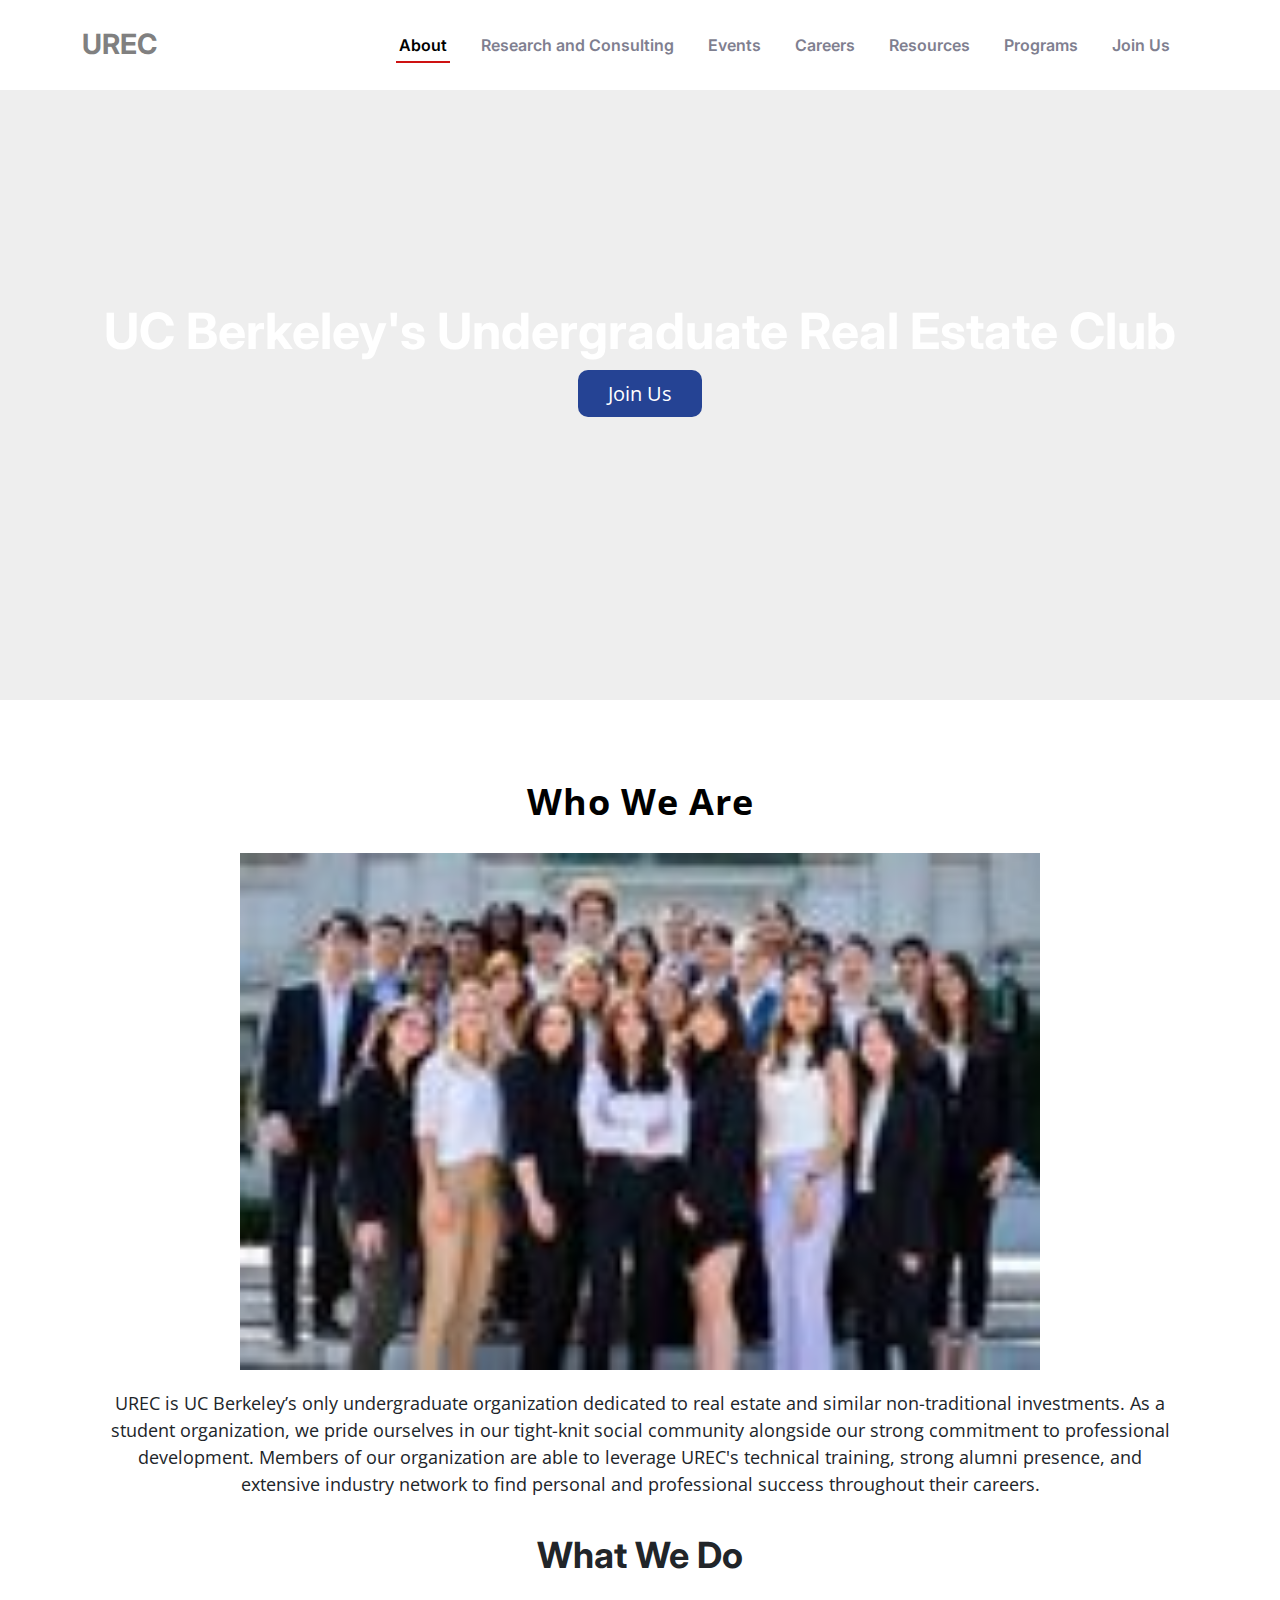
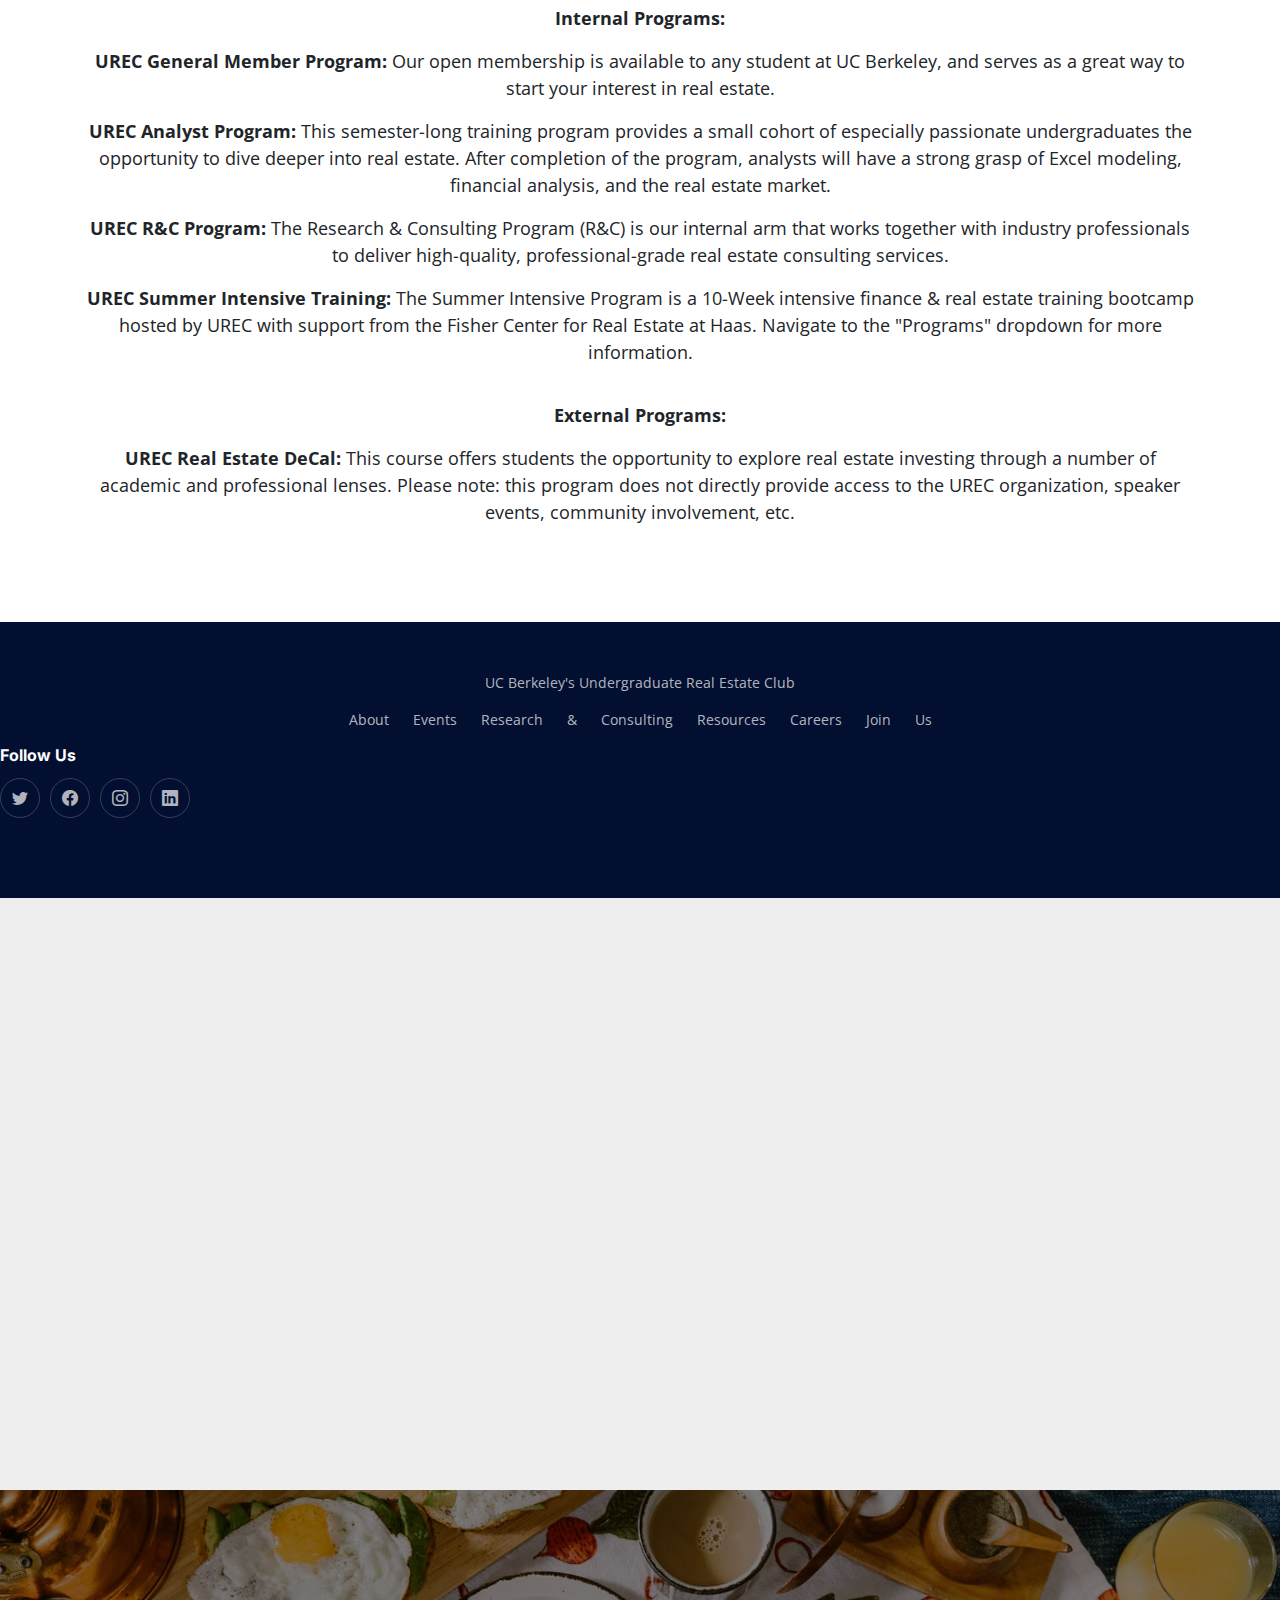
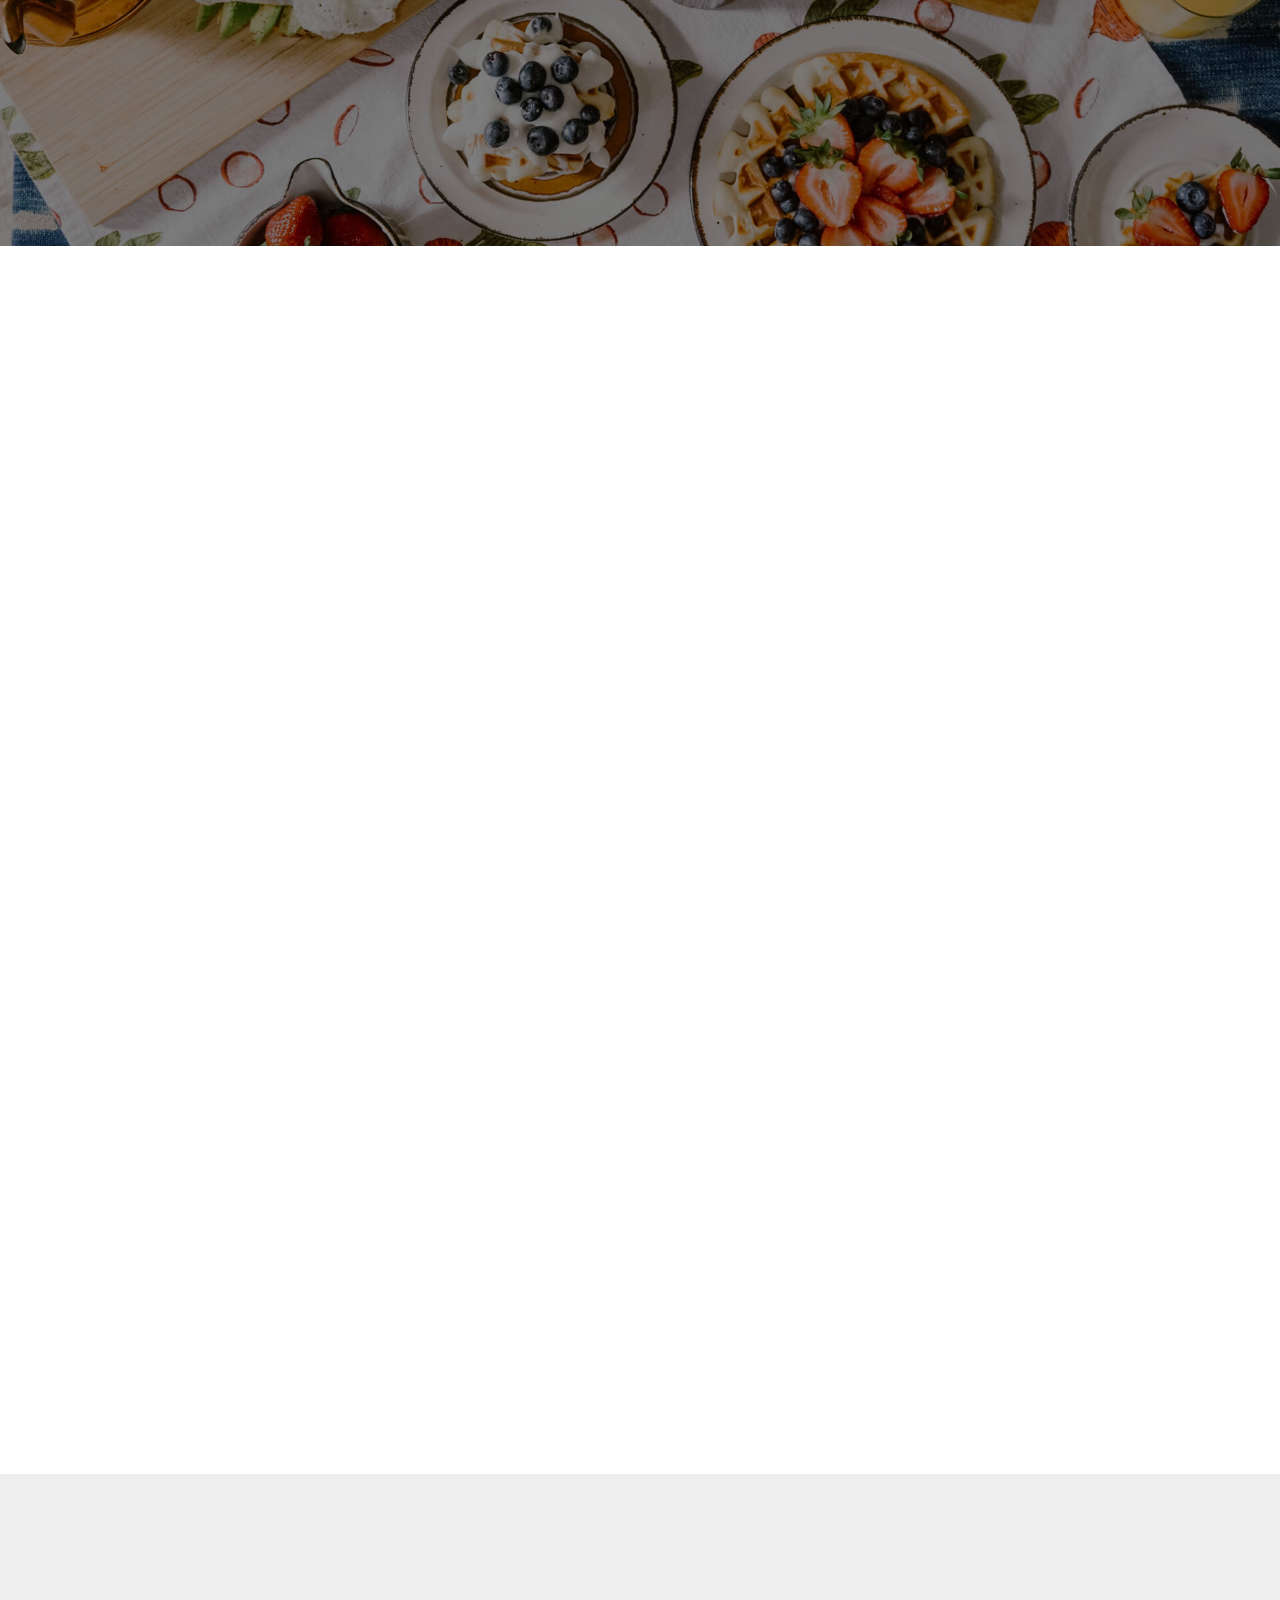
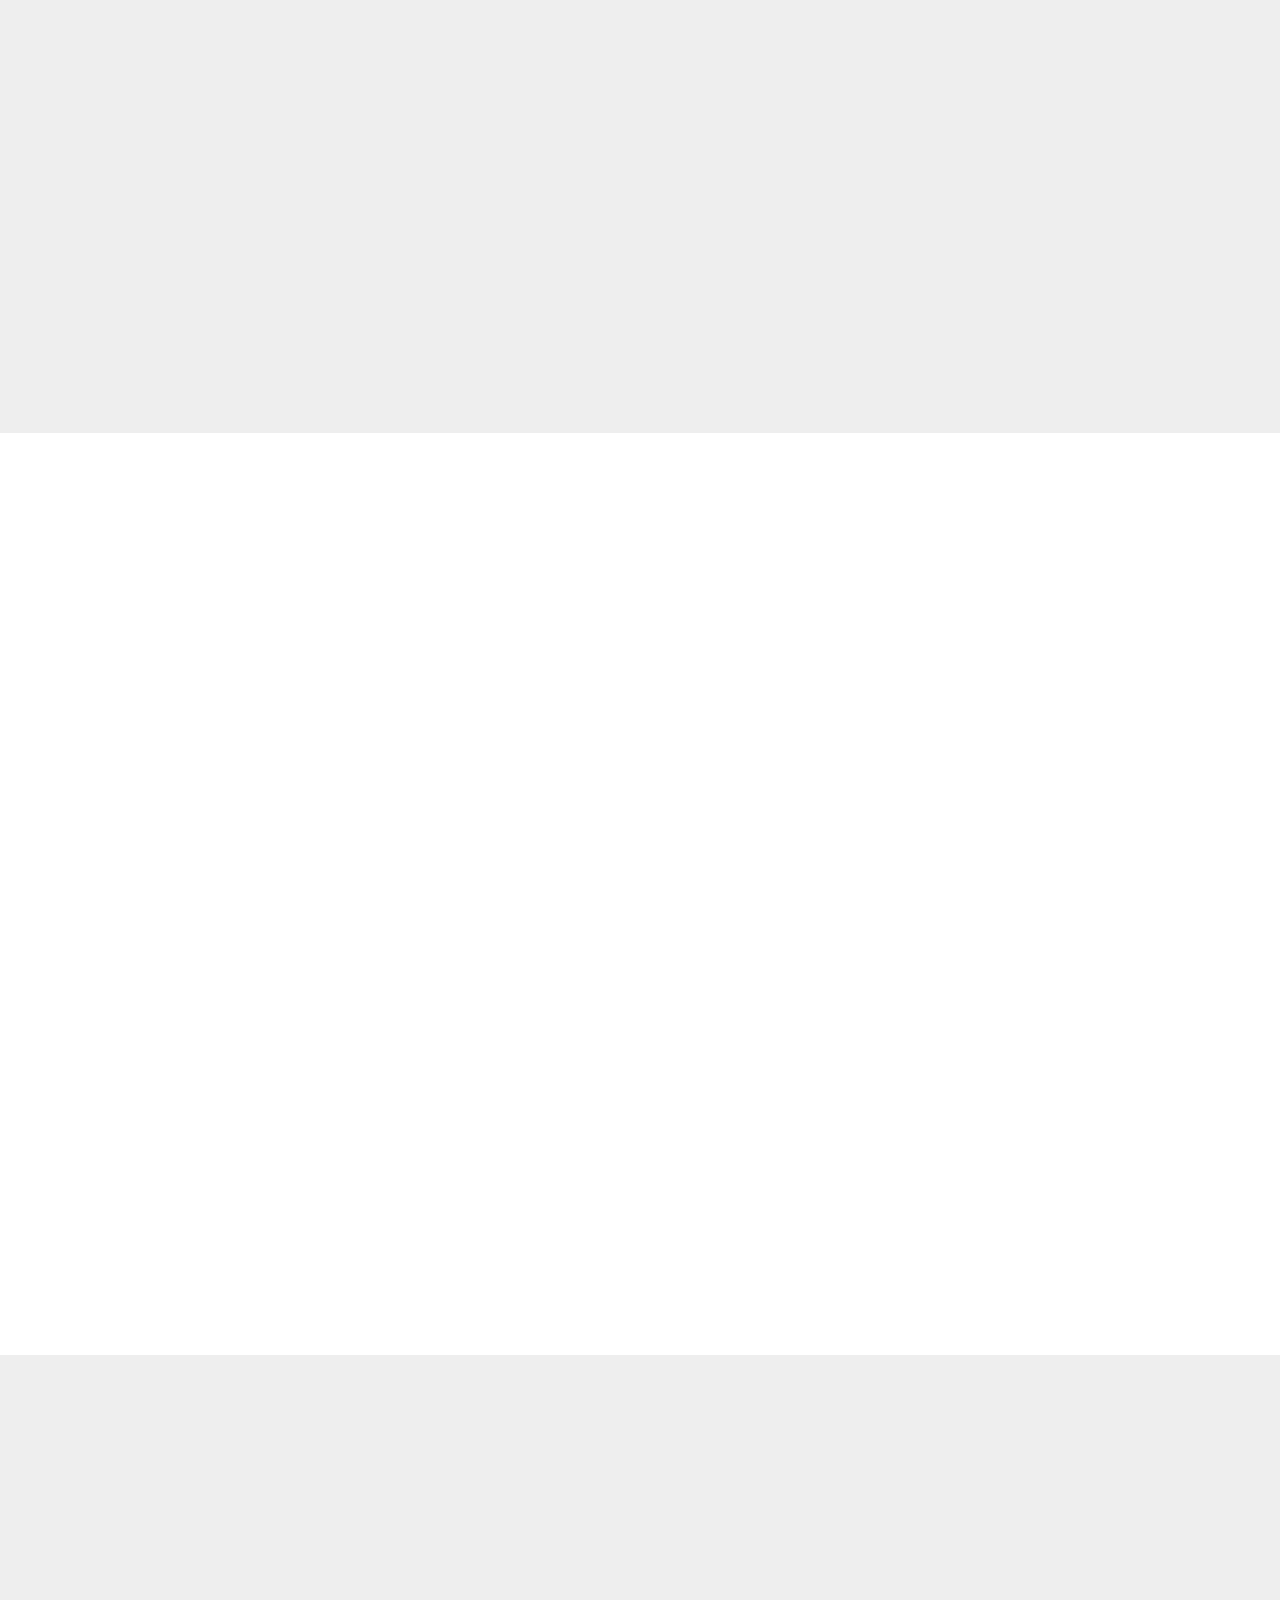
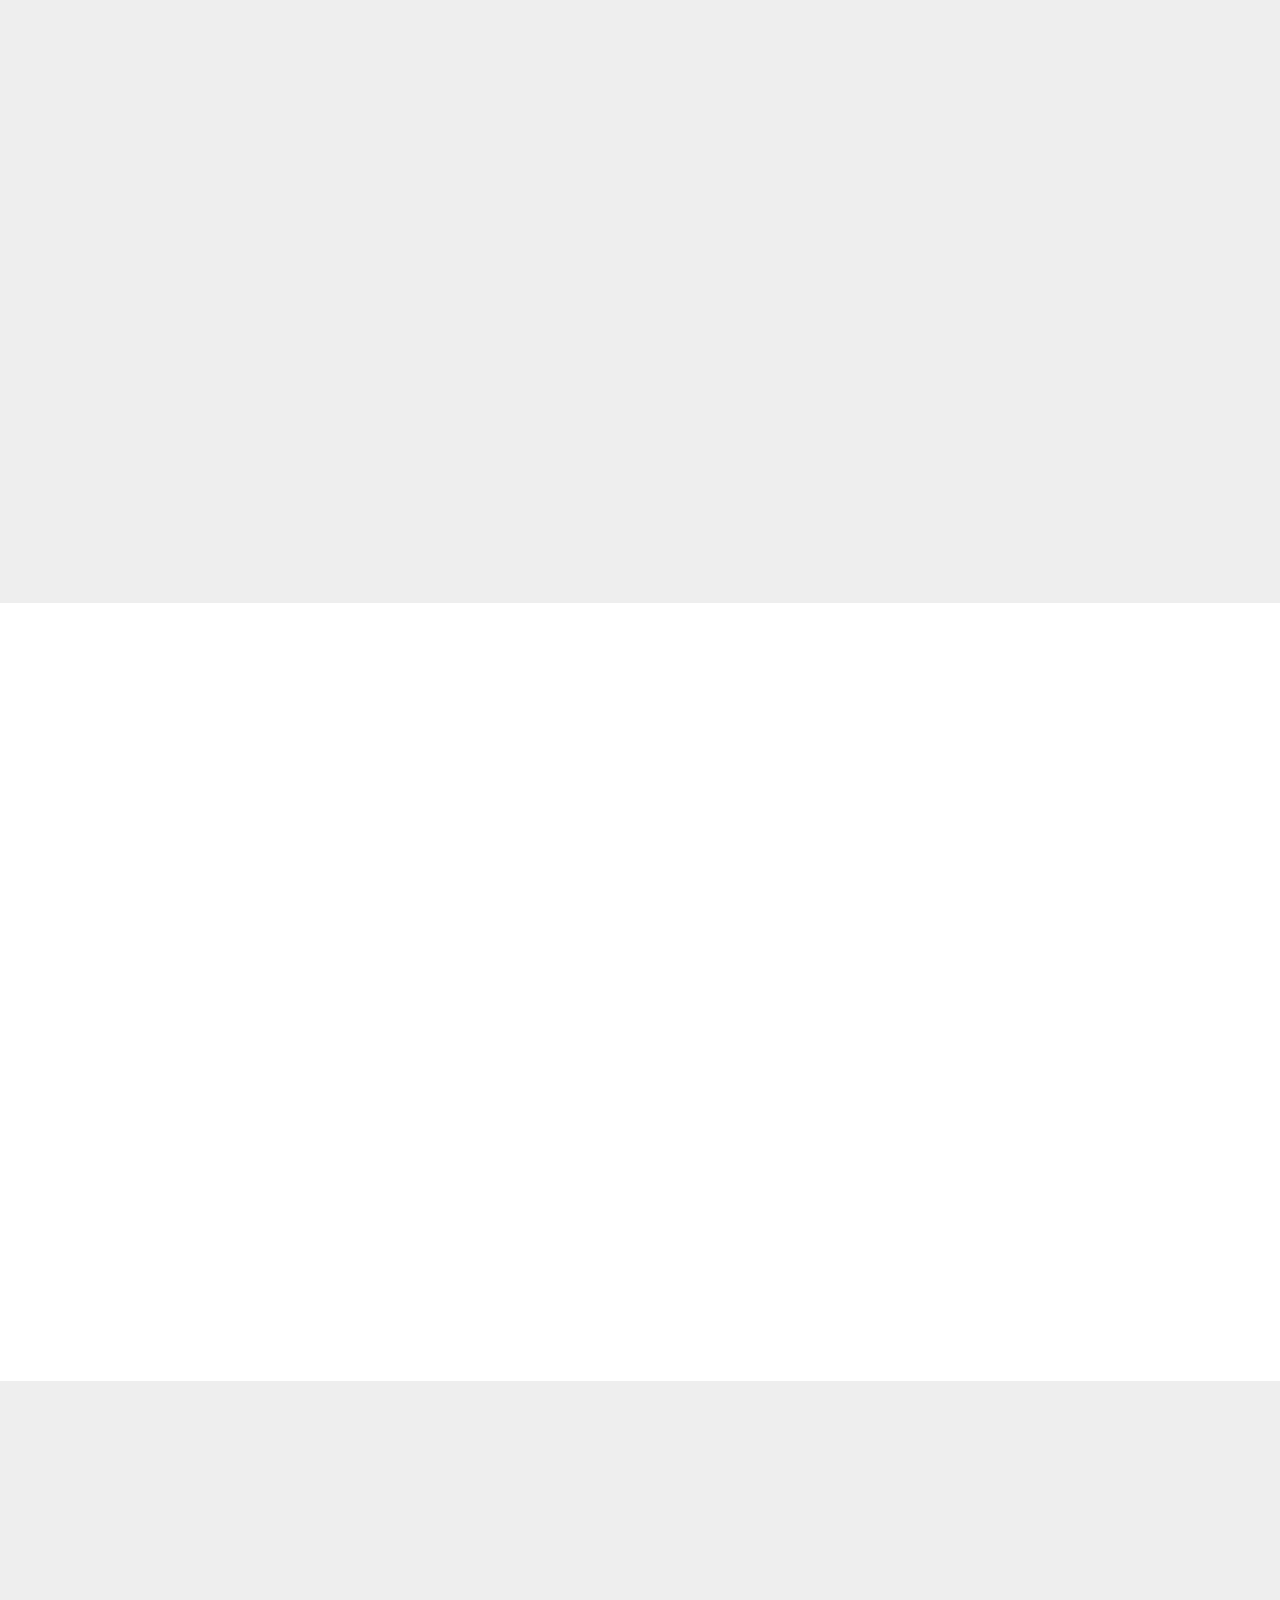
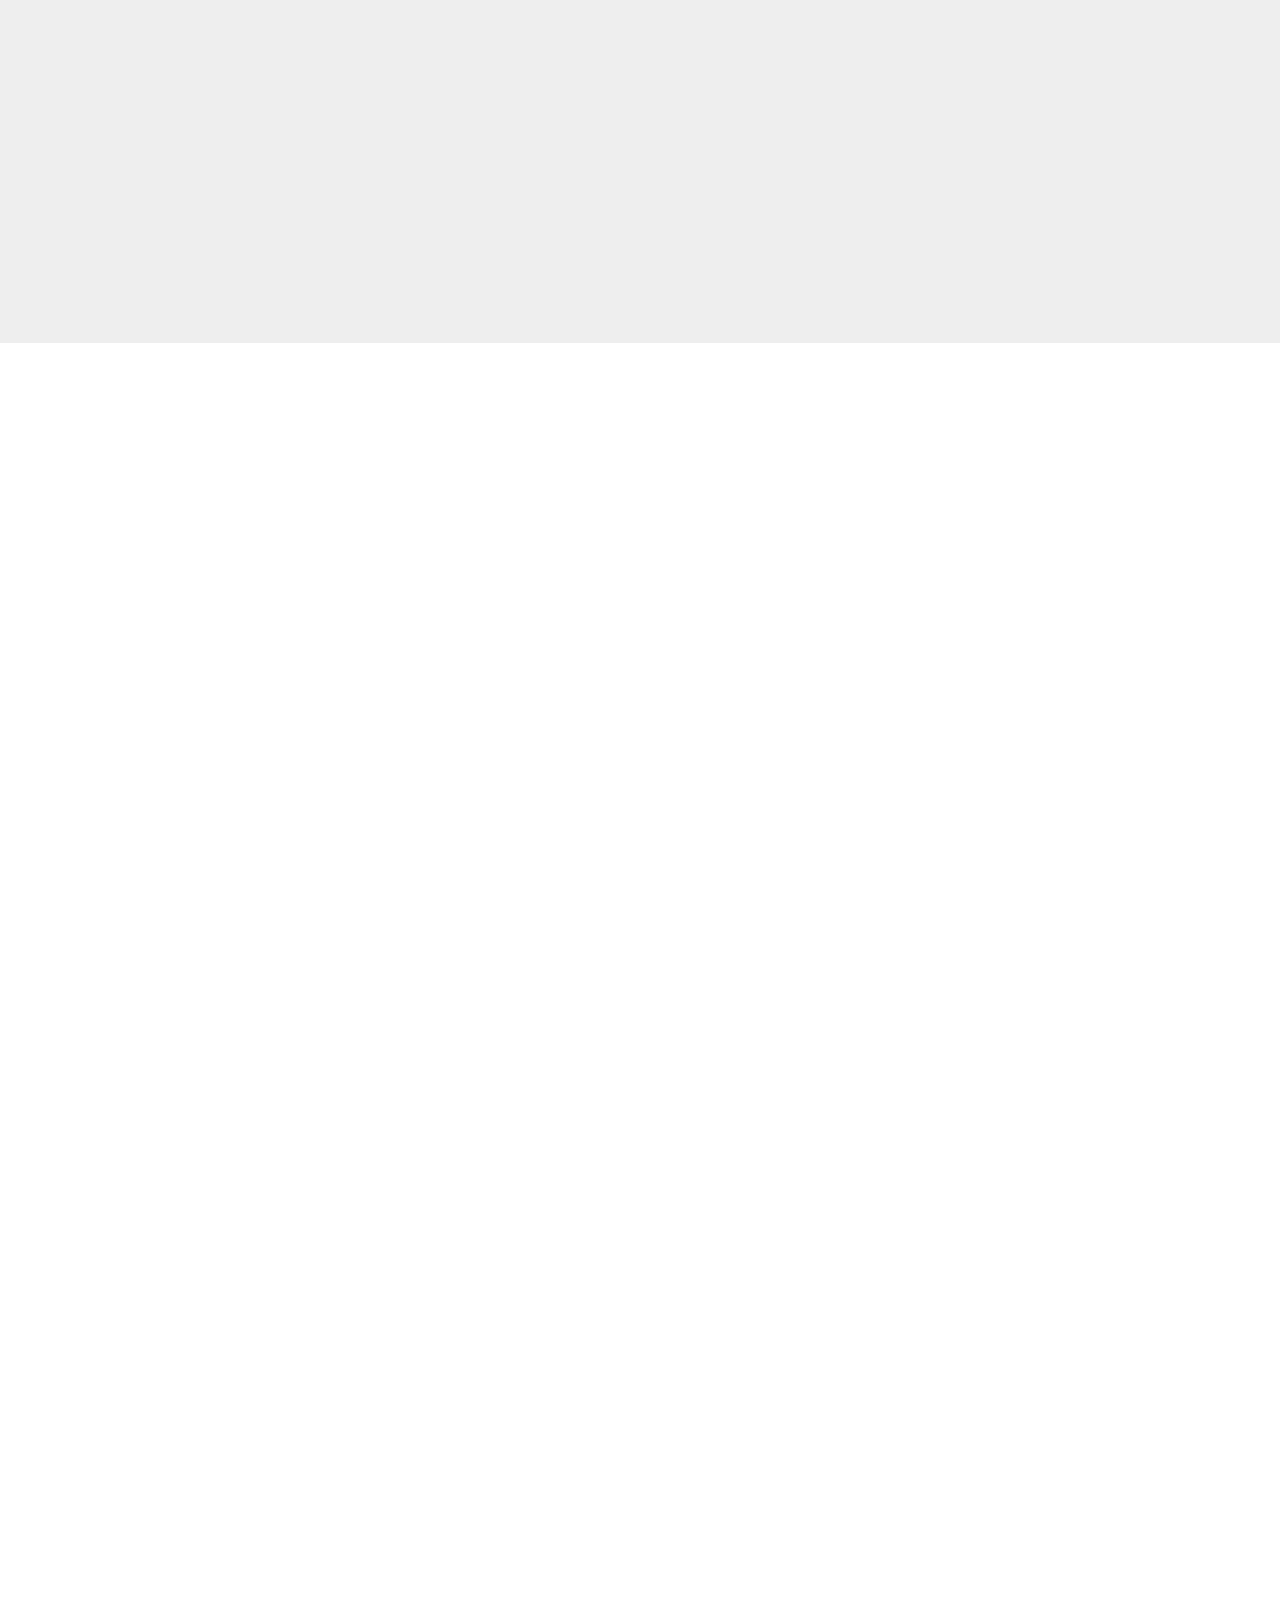
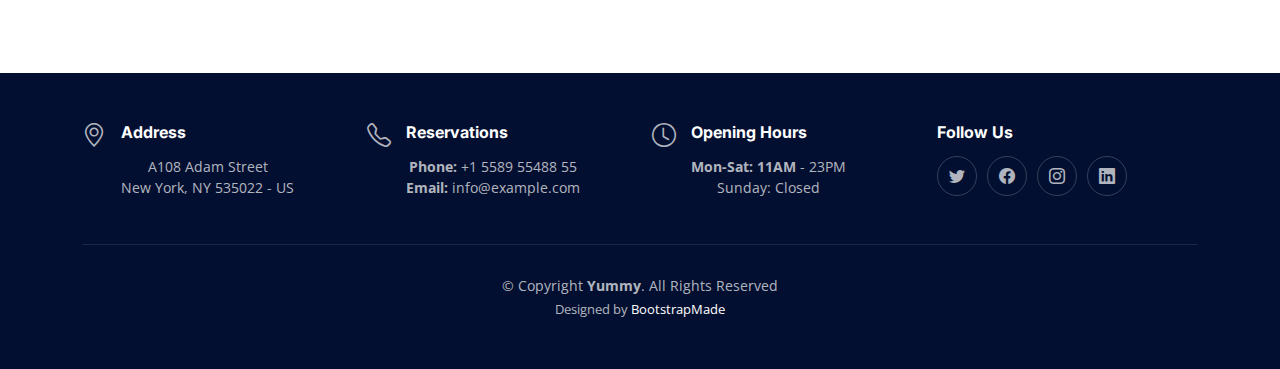
==== index.html @ e73380f1 "web" ====
<!DOCTYPE html>
<html lang="en">

<head>
  <meta charset="utf-8">
  <meta content="width=device-width, initial-scale=1.0" name="viewport">

  <title>Yummy Bootstrap Template - Index</title>
  <meta content="" name="description">
  <meta content="" name="keywords">

  <!-- Favicons -->
  <link href="assets/img/favicon.png" rel="icon">
  <link href="assets/img/apple-touch-icon.png" rel="apple-touch-icon">

  <!-- Google Fonts -->
  <link rel="preconnect" href="https://fonts.googleapis.com">
  <link rel="preconnect" href="https://fonts.gstatic.com" crossorigin>
  <link href="https://fonts.googleapis.com/css2?family=Open+Sans:ital,wght@0,300;0,400;0,500;0,600;0,700;1,300;1,400;1,600;1,700&family=Amatic+SC:ital,wght@0,300;0,400;0,500;0,600;0,700;1,300;1,400;1,500;1,600;1,700&family=Inter:ital,wght@0,300;0,400;0,500;0,600;0,700;1,300;1,400;1,500;1,600;1,700&display=swap" rel="stylesheet">

  <!-- Vendor CSS Files -->
  <link href="assets/vendor/bootstrap/css/bootstrap.min.css" rel="stylesheet">
  <link href="assets/vendor/bootstrap-icons/bootstrap-icons.css" rel="stylesheet">
  <link href="assets/vendor/aos/aos.css" rel="stylesheet">
  <link href="assets/vendor/glightbox/css/glightbox.min.css" rel="stylesheet">
  <link href="assets/vendor/swiper/swiper-bundle.min.css" rel="stylesheet">

  <!-- Template Main CSS File -->
  <link href="assets/css/main.css" rel="stylesheet">

  <!-- =======================================================
  * Template Name: Yummy
  * Updated: Jan 09 2024 with Bootstrap v5.3.2
  * Template URL: https://bootstrapmade.com/yummy-bootstrap-restaurant-website-template/
  * Author: BootstrapMade.com
  * License: https://bootstrapmade.com/license/
  ======================================================== -->
</head>

<body>

  <!-- ======= Header ======= -->
  <header id="header" class="header fixed-top d-flex align-items-center">
    <div class="container d-flex align-items-center justify-content-between">

      <a href="index.html" class="logo d-flex align-items-center me-auto me-lg-0">
        <!-- Uncomment the line below if you also wish to use an image logo -->
        <!-- <img src="assets/img/logo.png" alt=""> -->
        <h1>UREC<span></span></h1>
      </a>

      <nav id="navbar" class="navbar">
        <ul>
          <li><a href="#hero">About</a></li>
          <li><a href="#about">Research and Consulting</a></li>
          <li><a href="#menu">Events</a></li>
          <li><a href="#events">Careers</a></li>
          <li><a href="#chefs">Resources</a></li>
          <li><a href="#gallery">Programs</a></li>
          <li><a href="#joinus">Join Us</a></li>
      </nav><!-- .navbar -->

    </div>
  </header><!-- End Header -->

  <!-- ======= Hero Section ======= -->
  <section id="hero" class="hero d-flex align-items-center section-bg">
    <div class = "hero-image">
      <div class = "hero-text">
        <h2><b>UC Berkeley's Undergraduate Real Estate Club</h2></b>
        <a href="#" class ="hero-btn">Join Us</a>
      </div>
    </div>

  </section><!-- End Hero Section -->

  <main id="main">

    <!-- ======= About Section ======= -->
    <section id="about" class="about">
      <div class="container" data-aos="fade-up">

        <div class="section-header">
          <h2><b>Who We Are</h2></b>
        </div>
        <img class = "image1" src = "assets/img/gp1.jpeg">
        <p class = "below">UREC is UC Berkeley’s only undergraduate organization dedicated to real estate and similar non-traditional investments. 
          As a student organization, we pride ourselves in our tight-knit social community alongside our strong commitment to professional development. 
          Members of our organization are able to leverage UREC's technical training, 
          strong alumni presence, and extensive industry network to find personal and professional success throughout their careers.</p>
          <h1><b>What We Do</b></h1>
          <p class = "one"><b>Internal Programs:</b></p>
          <p class = "two"><b>UREC General Member Program: </b>Our open membership is available to any student at UC Berkeley, and serves as a great way to start your interest in real estate.</p>
          <p class = "two"><b>UREC Analyst Program:</b> This semester-long training program provides a small cohort of especially passionate undergraduates the opportunity to dive deeper into real estate. After completion of the program, analysts will have a strong grasp of Excel modeling, financial analysis, and the real estate market.</p>
          <p class = "two"> <b>UREC R&C Program:</b> The Research & Consulting Program (R&C) is our internal arm that works together with industry professionals to deliver high-quality, professional-grade real estate consulting services. </p>
          <p class = "two"> <b>UREC Summer Intensive Training: </b>The Summer Intensive Program is a 10-Week intensive finance & real estate training bootcamp hosted by UREC with support from the Fisher Center for Real Estate at Haas. Navigate to the "Programs" dropdown for more information.
          <p class = "one"><b>External Programs:</b></p>
          <p class = "two"><b>UREC Real Estate DeCal: </b> This course offers students the opportunity to explore real estate investing through a number of academic and professional lenses. Please note: this program does not directly provide access to the UREC organization, speaker events, community involvement, etc.</p>
      </div>
    </section><!-- End About Section -->
<!-- ======= Footer ======= -->
<footer id="footer" class="footer">
<p>UC Berkeley's Undergraduate Real Estate Club</p>
<p class = "one"> About   Events  Research & Consulting   Resources   Careers   Join Us</p>
      <div class="col-lg-3 col-md-6 footer-links">
        <h4>Follow Us</h4>
        <div class="social-links d-flex">
          <a href="#" class="twitter"><i class="bi bi-twitter"></i></a>
          <a href="#" class="facebook"><i class="bi bi-facebook"></i></a>
          <a href="#" class="instagram"><i class="bi bi-instagram"></i></a>
          <a href="#" class="linkedin"><i class="bi bi-linkedin"></i></a>
        </div>
      </div>

    </div>
  </div>

</footer><!-- End Footer -->
<!-- End Footer -->
    

    

    <!-- ======= Why Us Section ======= -->
    <section id="why-us" class="why-us section-bg">
      <div class="container" data-aos="fade-up">

        <div class="row gy-4">

          <div class="col-lg-4" data-aos="fade-up" data-aos-delay="100">
            <div class="why-box">
              <h3>Why Choose Yummy?</h3>
              <p>
                Lorem ipsum dolor sit amet, consectetur adipiscing elit, sed do eiusmod tempor incididunt ut labore et dolore magna aliqua. Duis aute irure dolor in reprehenderit
                Asperiores dolores sed et. Tenetur quia eos. Autem tempore quibusdam vel necessitatibus optio ad corporis.
              </p>
              <div class="text-center">
                <a href="#" class="more-btn">Learn More <i class="bx bx-chevron-right"></i></a>
              </div>
            </div>
          </div><!-- End Why Box -->

          <div class="col-lg-8 d-flex align-items-center">
            <div class="row gy-4">

              <div class="col-xl-4" data-aos="fade-up" data-aos-delay="200">
                <div class="icon-box d-flex flex-column justify-content-center align-items-center">
                  <i class="bi bi-clipboard-data"></i>
                  <h4>Corporis voluptates officia eiusmod</h4>
                  <p>Consequuntur sunt aut quasi enim aliquam quae harum pariatur laboris nisi ut aliquip</p>
                </div>
              </div><!-- End Icon Box -->

              <div class="col-xl-4" data-aos="fade-up" data-aos-delay="300">
                <div class="icon-box d-flex flex-column justify-content-center align-items-center">
                  <i class="bi bi-gem"></i>
                  <h4>Ullamco laboris ladore pan</h4>
                  <p>Excepteur sint occaecat cupidatat non proident, sunt in culpa qui officia deserunt</p>
                </div>
              </div><!-- End Icon Box -->

              <div class="col-xl-4" data-aos="fade-up" data-aos-delay="400">
                <div class="icon-box d-flex flex-column justify-content-center align-items-center">
                  <i class="bi bi-inboxes"></i>
                  <h4>Labore consequatur incidid dolore</h4>
                  <p>Aut suscipit aut cum nemo deleniti aut omnis. Doloribus ut maiores omnis facere</p>
                </div>
              </div><!-- End Icon Box -->

            </div>
          </div>

        </div>

      </div>
    </section><!-- End Why Us Section -->

    <!-- ======= Stats Counter Section ======= -->
    <section id="stats-counter" class="stats-counter">
      <div class="container" data-aos="zoom-out">

        <div class="row gy-4">

          <div class="col-lg-3 col-md-6">
            <div class="stats-item text-center w-100 h-100">
              <span data-purecounter-start="0" data-purecounter-end="232" data-purecounter-duration="1" class="purecounter"></span>
              <p>Clients</p>
            </div>
          </div><!-- End Stats Item -->

          <div class="col-lg-3 col-md-6">
            <div class="stats-item text-center w-100 h-100">
              <span data-purecounter-start="0" data-purecounter-end="521" data-purecounter-duration="1" class="purecounter"></span>
              <p>Projects</p>
            </div>
          </div><!-- End Stats Item -->

          <div class="col-lg-3 col-md-6">
            <div class="stats-item text-center w-100 h-100">
              <span data-purecounter-start="0" data-purecounter-end="1453" data-purecounter-duration="1" class="purecounter"></span>
              <p>Hours Of Support</p>
            </div>
          </div><!-- End Stats Item -->

          <div class="col-lg-3 col-md-6">
            <div class="stats-item text-center w-100 h-100">
              <span data-purecounter-start="0" data-purecounter-end="32" data-purecounter-duration="1" class="purecounter"></span>
              <p>Workers</p>
            </div>
          </div><!-- End Stats Item -->

        </div>

      </div>
    </section><!-- End Stats Counter Section -->

    <!-- ======= Menu Section ======= -->
    <section id="menu" class="menu">
      <div class="container" data-aos="fade-up">

        <div class="section-header">
          <h2>Our Menu</h2>
          <p>Check Our <span>Yummy Menu</span></p>
        </div>

        <ul class="nav nav-tabs d-flex justify-content-center" data-aos="fade-up" data-aos-delay="200">

          <li class="nav-item">
            <a class="nav-link active show" data-bs-toggle="tab" data-bs-target="#menu-starters">
              <h4>Starters</h4>
            </a>
          </li><!-- End tab nav item -->

          <li class="nav-item">
            <a class="nav-link" data-bs-toggle="tab" data-bs-target="#menu-breakfast">
              <h4>Breakfast</h4>
            </a><!-- End tab nav item -->

          <li class="nav-item">
            <a class="nav-link" data-bs-toggle="tab" data-bs-target="#menu-lunch">
              <h4>Lunch</h4>
            </a>
          </li><!-- End tab nav item -->

          <li class="nav-item">
            <a class="nav-link" data-bs-toggle="tab" data-bs-target="#menu-dinner">
              <h4>Dinner</h4>
            </a>
          </li><!-- End tab nav item -->

        </ul>

        <div class="tab-content" data-aos="fade-up" data-aos-delay="300">

          <div class="tab-pane fade active show" id="menu-starters">

            <div class="tab-header text-center">
              <p>Menu</p>
              <h3>Starters</h3>
            </div>

            <div class="row gy-5">

              <div class="col-lg-4 menu-item">
                <a href="assets/img/menu/menu-item-1.png" class="glightbox"><img src="assets/img/menu/menu-item-1.png" class="menu-img img-fluid" alt=""></a>
                <h4>Magnam Tiste</h4>
                <p class="ingredients">
                  Lorem, deren, trataro, filede, nerada
                </p>
                <p class="price">
                  $5.95
                </p>
              </div><!-- Menu Item -->

              <div class="col-lg-4 menu-item">
                <a href="assets/img/menu/menu-item-2.png" class="glightbox"><img src="assets/img/menu/menu-item-2.png" class="menu-img img-fluid" alt=""></a>
                <h4>Aut Luia</h4>
                <p class="ingredients">
                  Lorem, deren, trataro, filede, nerada
                </p>
                <p class="price">
                  $14.95
                </p>
              </div><!-- Menu Item -->

              <div class="col-lg-4 menu-item">
                <a href="assets/img/menu/menu-item-3.png" class="glightbox"><img src="assets/img/menu/menu-item-3.png" class="menu-img img-fluid" alt=""></a>
                <h4>Est Eligendi</h4>
                <p class="ingredients">
                  Lorem, deren, trataro, filede, nerada
                </p>
                <p class="price">
                  $8.95
                </p>
              </div><!-- Menu Item -->

              <div class="col-lg-4 menu-item">
                <a href="assets/img/menu/menu-item-4.png" class="glightbox"><img src="assets/img/menu/menu-item-4.png" class="menu-img img-fluid" alt=""></a>
                <h4>Eos Luibusdam</h4>
                <p class="ingredients">
                  Lorem, deren, trataro, filede, nerada
                </p>
                <p class="price">
                  $12.95
                </p>
              </div><!-- Menu Item -->

              <div class="col-lg-4 menu-item">
                <a href="assets/img/menu/menu-item-5.png" class="glightbox"><img src="assets/img/menu/menu-item-5.png" class="menu-img img-fluid" alt=""></a>
                <h4>Eos Luibusdam</h4>
                <p class="ingredients">
                  Lorem, deren, trataro, filede, nerada
                </p>
                <p class="price">
                  $12.95
                </p>
              </div><!-- Menu Item -->

              <div class="col-lg-4 menu-item">
                <a href="assets/img/menu/menu-item-6.png" class="glightbox"><img src="assets/img/menu/menu-item-6.png" class="menu-img img-fluid" alt=""></a>
                <h4>Laboriosam Direva</h4>
                <p class="ingredients">
                  Lorem, deren, trataro, filede, nerada
                </p>
                <p class="price">
                  $9.95
                </p>
              </div><!-- Menu Item -->

            </div>
          </div><!-- End Starter Menu Content -->

          <div class="tab-pane fade" id="menu-breakfast">

            <div class="tab-header text-center">
              <p>Menu</p>
              <h3>Breakfast</h3>
            </div>

            <div class="row gy-5">

              <div class="col-lg-4 menu-item">
                <a href="assets/img/menu/menu-item-1.png" class="glightbox"><img src="assets/img/menu/menu-item-1.png" class="menu-img img-fluid" alt=""></a>
                <h4>Magnam Tiste</h4>
                <p class="ingredients">
                  Lorem, deren, trataro, filede, nerada
                </p>
                <p class="price">
                  $5.95
                </p>
              </div><!-- Menu Item -->

              <div class="col-lg-4 menu-item">
                <a href="assets/img/menu/menu-item-2.png" class="glightbox"><img src="assets/img/menu/menu-item-2.png" class="menu-img img-fluid" alt=""></a>
                <h4>Aut Luia</h4>
                <p class="ingredients">
                  Lorem, deren, trataro, filede, nerada
                </p>
                <p class="price">
                  $14.95
                </p>
              </div><!-- Menu Item -->

              <div class="col-lg-4 menu-item">
                <a href="assets/img/menu/menu-item-3.png" class="glightbox"><img src="assets/img/menu/menu-item-3.png" class="menu-img img-fluid" alt=""></a>
                <h4>Est Eligendi</h4>
                <p class="ingredients">
                  Lorem, deren, trataro, filede, nerada
                </p>
                <p class="price">
                  $8.95
                </p>
              </div><!-- Menu Item -->

              <div class="col-lg-4 menu-item">
                <a href="assets/img/menu/menu-item-4.png" class="glightbox"><img src="assets/img/menu/menu-item-4.png" class="menu-img img-fluid" alt=""></a>
                <h4>Eos Luibusdam</h4>
                <p class="ingredients">
                  Lorem, deren, trataro, filede, nerada
                </p>
                <p class="price">
                  $12.95
                </p>
              </div><!-- Menu Item -->

              <div class="col-lg-4 menu-item">
                <a href="assets/img/menu/menu-item-5.png" class="glightbox"><img src="assets/img/menu/menu-item-5.png" class="menu-img img-fluid" alt=""></a>
                <h4>Eos Luibusdam</h4>
                <p class="ingredients">
                  Lorem, deren, trataro, filede, nerada
                </p>
                <p class="price">
                  $12.95
                </p>
              </div><!-- Menu Item -->

              <div class="col-lg-4 menu-item">
                <a href="assets/img/menu/menu-item-6.png" class="glightbox"><img src="assets/img/menu/menu-item-6.png" class="menu-img img-fluid" alt=""></a>
                <h4>Laboriosam Direva</h4>
                <p class="ingredients">
                  Lorem, deren, trataro, filede, nerada
                </p>
                <p class="price">
                  $9.95
                </p>
              </div><!-- Menu Item -->

            </div>
          </div><!-- End Breakfast Menu Content -->

          <div class="tab-pane fade" id="menu-lunch">

            <div class="tab-header text-center">
              <p>Menu</p>
              <h3>Lunch</h3>
            </div>

            <div class="row gy-5">

              <div class="col-lg-4 menu-item">
                <a href="assets/img/menu/menu-item-1.png" class="glightbox"><img src="assets/img/menu/menu-item-1.png" class="menu-img img-fluid" alt=""></a>
                <h4>Magnam Tiste</h4>
                <p class="ingredients">
                  Lorem, deren, trataro, filede, nerada
                </p>
                <p class="price">
                  $5.95
                </p>
              </div><!-- Menu Item -->

              <div class="col-lg-4 menu-item">
                <a href="assets/img/menu/menu-item-2.png" class="glightbox"><img src="assets/img/menu/menu-item-2.png" class="menu-img img-fluid" alt=""></a>
                <h4>Aut Luia</h4>
                <p class="ingredients">
                  Lorem, deren, trataro, filede, nerada
                </p>
                <p class="price">
                  $14.95
                </p>
              </div><!-- Menu Item -->

              <div class="col-lg-4 menu-item">
                <a href="assets/img/menu/menu-item-3.png" class="glightbox"><img src="assets/img/menu/menu-item-3.png" class="menu-img img-fluid" alt=""></a>
                <h4>Est Eligendi</h4>
                <p class="ingredients">
                  Lorem, deren, trataro, filede, nerada
                </p>
                <p class="price">
                  $8.95
                </p>
              </div><!-- Menu Item -->

              <div class="col-lg-4 menu-item">
                <a href="assets/img/menu/menu-item-4.png" class="glightbox"><img src="assets/img/menu/menu-item-4.png" class="menu-img img-fluid" alt=""></a>
                <h4>Eos Luibusdam</h4>
                <p class="ingredients">
                  Lorem, deren, trataro, filede, nerada
                </p>
                <p class="price">
                  $12.95
                </p>
              </div><!-- Menu Item -->

              <div class="col-lg-4 menu-item">
                <a href="assets/img/menu/menu-item-5.png" class="glightbox"><img src="assets/img/menu/menu-item-5.png" class="menu-img img-fluid" alt=""></a>
                <h4>Eos Luibusdam</h4>
                <p class="ingredients">
                  Lorem, deren, trataro, filede, nerada
                </p>
                <p class="price">
                  $12.95
                </p>
              </div><!-- Menu Item -->

              <div class="col-lg-4 menu-item">
                <a href="assets/img/menu/menu-item-6.png" class="glightbox"><img src="assets/img/menu/menu-item-6.png" class="menu-img img-fluid" alt=""></a>
                <h4>Laboriosam Direva</h4>
                <p class="ingredients">
                  Lorem, deren, trataro, filede, nerada
                </p>
                <p class="price">
                  $9.95
                </p>
              </div><!-- Menu Item -->

            </div>
          </div><!-- End Lunch Menu Content -->

          <div class="tab-pane fade" id="menu-dinner">

            <div class="tab-header text-center">
              <p>Menu</p>
              <h3>Dinner</h3>
            </div>

            <div class="row gy-5">

              <div class="col-lg-4 menu-item">
                <a href="assets/img/menu/menu-item-1.png" class="glightbox"><img src="assets/img/menu/menu-item-1.png" class="menu-img img-fluid" alt=""></a>
                <h4>Magnam Tiste</h4>
                <p class="ingredients">
                  Lorem, deren, trataro, filede, nerada
                </p>
                <p class="price">
                  $5.95
                </p>
              </div><!-- Menu Item -->

              <div class="col-lg-4 menu-item">
                <a href="assets/img/menu/menu-item-2.png" class="glightbox"><img src="assets/img/menu/menu-item-2.png" class="menu-img img-fluid" alt=""></a>
                <h4>Aut Luia</h4>
                <p class="ingredients">
                  Lorem, deren, trataro, filede, nerada
                </p>
                <p class="price">
                  $14.95
                </p>
              </div><!-- Menu Item -->

              <div class="col-lg-4 menu-item">
                <a href="assets/img/menu/menu-item-3.png" class="glightbox"><img src="assets/img/menu/menu-item-3.png" class="menu-img img-fluid" alt=""></a>
                <h4>Est Eligendi</h4>
                <p class="ingredients">
                  Lorem, deren, trataro, filede, nerada
                </p>
                <p class="price">
                  $8.95
                </p>
              </div><!-- Menu Item -->

              <div class="col-lg-4 menu-item">
                <a href="assets/img/menu/menu-item-4.png" class="glightbox"><img src="assets/img/menu/menu-item-4.png" class="menu-img img-fluid" alt=""></a>
                <h4>Eos Luibusdam</h4>
                <p class="ingredients">
                  Lorem, deren, trataro, filede, nerada
                </p>
                <p class="price">
                  $12.95
                </p>
              </div><!-- Menu Item -->

              <div class="col-lg-4 menu-item">
                <a href="assets/img/menu/menu-item-5.png" class="glightbox"><img src="assets/img/menu/menu-item-5.png" class="menu-img img-fluid" alt=""></a>
                <h4>Eos Luibusdam</h4>
                <p class="ingredients">
                  Lorem, deren, trataro, filede, nerada
                </p>
                <p class="price">
                  $12.95
                </p>
              </div><!-- Menu Item -->

              <div class="col-lg-4 menu-item">
                <a href="assets/img/menu/menu-item-6.png" class="glightbox"><img src="assets/img/menu/menu-item-6.png" class="menu-img img-fluid" alt=""></a>
                <h4>Laboriosam Direva</h4>
                <p class="ingredients">
                  Lorem, deren, trataro, filede, nerada
                </p>
                <p class="price">
                  $9.95
                </p>
              </div><!-- Menu Item -->

            </div>
          </div><!-- End Dinner Menu Content -->

        </div>

      </div>
    </section><!-- End Menu Section -->

    <!-- ======= Testimonials Section ======= -->
    <section id="testimonials" class="testimonials section-bg">
      <div class="container" data-aos="fade-up">

        <div class="section-header">
          <h2>Testimonials</h2>
          <p>What Are They <span>Saying About Us</span></p>
        </div>

        <div class="slides-1 swiper" data-aos="fade-up" data-aos-delay="100">
          <div class="swiper-wrapper">

            <div class="swiper-slide">
              <div class="testimonial-item">
                <div class="row gy-4 justify-content-center">
                  <div class="col-lg-6">
                    <div class="testimonial-content">
                      <p>
                        <i class="bi bi-quote quote-icon-left"></i>
                        Proin iaculis purus consequat sem cure digni ssim donec porttitora entum suscipit rhoncus. Accusantium quam, ultricies eget id, aliquam eget nibh et. Maecen aliquam, risus at semper.
                        <i class="bi bi-quote quote-icon-right"></i>
                      </p>
                      <h3>Saul Goodman</h3>
                      <h4>Ceo &amp; Founder</h4>
                      <div class="stars">
                        <i class="bi bi-star-fill"></i><i class="bi bi-star-fill"></i><i class="bi bi-star-fill"></i><i class="bi bi-star-fill"></i><i class="bi bi-star-fill"></i>
                      </div>
                    </div>
                  </div>
                  <div class="col-lg-2 text-center">
                    <img src="assets/img/testimonials/testimonials-1.jpg" class="img-fluid testimonial-img" alt="">
                  </div>
                </div>
              </div>
            </div><!-- End testimonial item -->

            <div class="swiper-slide">
              <div class="testimonial-item">
                <div class="row gy-4 justify-content-center">
                  <div class="col-lg-6">
                    <div class="testimonial-content">
                      <p>
                        <i class="bi bi-quote quote-icon-left"></i>
                        Export tempor illum tamen malis malis eram quae irure esse labore quem cillum quid cillum eram malis quorum velit fore eram velit sunt aliqua noster fugiat irure amet legam anim culpa.
                        <i class="bi bi-quote quote-icon-right"></i>
                      </p>
                      <h3>Sara Wilsson</h3>
                      <h4>Designer</h4>
                      <div class="stars">
                        <i class="bi bi-star-fill"></i><i class="bi bi-star-fill"></i><i class="bi bi-star-fill"></i><i class="bi bi-star-fill"></i><i class="bi bi-star-fill"></i>
                      </div>
                    </div>
                  </div>
                  <div class="col-lg-2 text-center">
                    <img src="assets/img/testimonials/testimonials-2.jpg" class="img-fluid testimonial-img" alt="">
                  </div>
                </div>
              </div>
            </div><!-- End testimonial item -->

            <div class="swiper-slide">
              <div class="testimonial-item">
                <div class="row gy-4 justify-content-center">
                  <div class="col-lg-6">
                    <div class="testimonial-content">
                      <p>
                        <i class="bi bi-quote quote-icon-left"></i>
                        Enim nisi quem export duis labore cillum quae magna enim sint quorum nulla quem veniam duis minim tempor labore quem eram duis noster aute amet eram fore quis sint minim.
                        <i class="bi bi-quote quote-icon-right"></i>
                      </p>
                      <h3>Jena Karlis</h3>
                      <h4>Store Owner</h4>
                      <div class="stars">
                        <i class="bi bi-star-fill"></i><i class="bi bi-star-fill"></i><i class="bi bi-star-fill"></i><i class="bi bi-star-fill"></i><i class="bi bi-star-fill"></i>
                      </div>
                    </div>
                  </div>
                  <div class="col-lg-2 text-center">
                    <img src="assets/img/testimonials/testimonials-3.jpg" class="img-fluid testimonial-img" alt="">
                  </div>
                </div>
              </div>
            </div><!-- End testimonial item -->

            <div class="swiper-slide">
              <div class="testimonial-item">
                <div class="row gy-4 justify-content-center">
                  <div class="col-lg-6">
                    <div class="testimonial-content">
                      <p>
                        <i class="bi bi-quote quote-icon-left"></i>
                        Quis quorum aliqua sint quem legam fore sunt eram irure aliqua veniam tempor noster veniam enim culpa labore duis sunt culpa nulla illum cillum fugiat legam esse veniam culpa fore nisi cillum quid.
                        <i class="bi bi-quote quote-icon-right"></i>
                      </p>
                      <h3>John Larson</h3>
                      <h4>Entrepreneur</h4>
                      <div class="stars">
                        <i class="bi bi-star-fill"></i><i class="bi bi-star-fill"></i><i class="bi bi-star-fill"></i><i class="bi bi-star-fill"></i><i class="bi bi-star-fill"></i>
                      </div>
                    </div>
                  </div>
                  <div class="col-lg-2 text-center">
                    <img src="assets/img/testimonials/testimonials-4.jpg" class="img-fluid testimonial-img" alt="">
                  </div>
                </div>
              </div>
            </div><!-- End testimonial item -->

          </div>
          <div class="swiper-pagination"></div>
        </div>

      </div>
    </section><!-- End Testimonials Section -->

    <!-- ======= Events Section ======= -->
    <section id="events" class="events">
      <div class="container-fluid" data-aos="fade-up">

        <div class="section-header">
          <h2>Events</h2>
          <p>Share <span>Your Moments</span> In Our Restaurant</p>
        </div>

        <div class="slides-3 swiper" data-aos="fade-up" data-aos-delay="100">
          <div class="swiper-wrapper">

            <div class="swiper-slide event-item d-flex flex-column justify-content-end" style="background-image: url(assets/img/events-1.jpg)">
              <h3>Custom Parties</h3>
              <div class="price align-self-start">$99</div>
              <p class="description">
                Quo corporis voluptas ea ad. Consectetur inventore sapiente ipsum voluptas eos omnis facere. Enim facilis veritatis id est rem repudiandae nulla expedita quas.
              </p>
            </div><!-- End Event item -->

            <div class="swiper-slide event-item d-flex flex-column justify-content-end" style="background-image: url(assets/img/events-2.jpg)">
              <h3>Private Parties</h3>
              <div class="price align-self-start">$289</div>
              <p class="description">
                In delectus sint qui et enim. Et ab repudiandae inventore quaerat doloribus. Facere nemo vero est ut dolores ea assumenda et. Delectus saepe accusamus aspernatur.
              </p>
            </div><!-- End Event item -->

            <div class="swiper-slide event-item d-flex flex-column justify-content-end" style="background-image: url(assets/img/events-3.jpg)">
              <h3>Birthday Parties</h3>
              <div class="price align-self-start">$499</div>
              <p class="description">
                Laborum aperiam atque omnis minus omnis est qui assumenda quos. Quis id sit quibusdam. Esse quisquam ducimus officia ipsum ut quibusdam maxime. Non enim perspiciatis.
              </p>
            </div><!-- End Event item -->

          </div>
          <div class="swiper-pagination"></div>
        </div>

      </div>
    </section><!-- End Events Section -->

    <!-- ======= Chefs Section ======= -->
    <section id="chefs" class="chefs section-bg">
      <div class="container" data-aos="fade-up">

        <div class="section-header">
          <h2>Chefs</h2>
          <p>Our <span>Proffesional</span> Chefs</p>
        </div>

        <div class="row gy-4">

          <div class="col-lg-4 col-md-6 d-flex align-items-stretch" data-aos="fade-up" data-aos-delay="100">
            <div class="chef-member">
              <div class="member-img">
                <img src="assets/img/chefs/chefs-1.jpg" class="img-fluid" alt="">
                <div class="social">
                  <a href=""><i class="bi bi-twitter"></i></a>
                  <a href=""><i class="bi bi-facebook"></i></a>
                  <a href=""><i class="bi bi-instagram"></i></a>
                  <a href=""><i class="bi bi-linkedin"></i></a>
                </div>
              </div>
              <div class="member-info">
                <h4>Walter White</h4>
                <span>Master Chef</span>
                <p>Velit aut quia fugit et et. Dolorum ea voluptate vel tempore tenetur ipsa quae aut. Ipsum exercitationem iure minima enim corporis et voluptate.</p>
              </div>
            </div>
          </div><!-- End Chefs Member -->

          <div class="col-lg-4 col-md-6 d-flex align-items-stretch" data-aos="fade-up" data-aos-delay="200">
            <div class="chef-member">
              <div class="member-img">
                <img src="assets/img/chefs/chefs-2.jpg" class="img-fluid" alt="">
                <div class="social">
                  <a href=""><i class="bi bi-twitter"></i></a>
                  <a href=""><i class="bi bi-facebook"></i></a>
                  <a href=""><i class="bi bi-instagram"></i></a>
                  <a href=""><i class="bi bi-linkedin"></i></a>
                </div>
              </div>
              <div class="member-info">
                <h4>Sarah Jhonson</h4>
                <span>Patissier</span>
                <p>Quo esse repellendus quia id. Est eum et accusantium pariatur fugit nihil minima suscipit corporis. Voluptate sed quas reiciendis animi neque sapiente.</p>
              </div>
            </div>
          </div><!-- End Chefs Member -->

          <div class="col-lg-4 col-md-6 d-flex align-items-stretch" data-aos="fade-up" data-aos-delay="300">
            <div class="chef-member">
              <div class="member-img">
                <img src="assets/img/chefs/chefs-3.jpg" class="img-fluid" alt="">
                <div class="social">
                  <a href=""><i class="bi bi-twitter"></i></a>
                  <a href=""><i class="bi bi-facebook"></i></a>
                  <a href=""><i class="bi bi-instagram"></i></a>
                  <a href=""><i class="bi bi-linkedin"></i></a>
                </div>
              </div>
              <div class="member-info">
                <h4>William Anderson</h4>
                <span>Cook</span>
                <p>Vero omnis enim consequatur. Voluptas consectetur unde qui molestiae deserunt. Voluptates enim aut architecto porro aspernatur molestiae modi.</p>
              </div>
            </div>
          </div><!-- End Chefs Member -->

        </div>

      </div>
    </section><!-- End Chefs Section -->

    <!-- ======= Book A Table Section ======= -->
    <section id="book-a-table" class="book-a-table">
      <div class="container" data-aos="fade-up">

        <div class="section-header">
          <h2>Book A Table</h2>
          <p>Book <span>Your Stay</span> With Us</p>
        </div>

        <div class="row g-0">

          <div class="col-lg-4 reservation-img" style="background-image: url(assets/img/reservation.jpg);" data-aos="zoom-out" data-aos-delay="200"></div>

          <div class="col-lg-8 d-flex align-items-center reservation-form-bg">
            <form action="forms/book-a-table.php" method="post" role="form" class="php-email-form" data-aos="fade-up" data-aos-delay="100">
              <div class="row gy-4">
                <div class="col-lg-4 col-md-6">
                  <input type="text" name="name" class="form-control" id="name" placeholder="Your Name" data-rule="minlen:4" data-msg="Please enter at least 4 chars">
                  <div class="validate"></div>
                </div>
                <div class="col-lg-4 col-md-6">
                  <input type="email" class="form-control" name="email" id="email" placeholder="Your Email" data-rule="email" data-msg="Please enter a valid email">
                  <div class="validate"></div>
                </div>
                <div class="col-lg-4 col-md-6">
                  <input type="text" class="form-control" name="phone" id="phone" placeholder="Your Phone" data-rule="minlen:4" data-msg="Please enter at least 4 chars">
                  <div class="validate"></div>
                </div>
                <div class="col-lg-4 col-md-6">
                  <input type="text" name="date" class="form-control" id="date" placeholder="Date" data-rule="minlen:4" data-msg="Please enter at least 4 chars">
                  <div class="validate"></div>
                </div>
                <div class="col-lg-4 col-md-6">
                  <input type="text" class="form-control" name="time" id="time" placeholder="Time" data-rule="minlen:4" data-msg="Please enter at least 4 chars">
                  <div class="validate"></div>
                </div>
                <div class="col-lg-4 col-md-6">
                  <input type="number" class="form-control" name="people" id="people" placeholder="# of people" data-rule="minlen:1" data-msg="Please enter at least 1 chars">
                  <div class="validate"></div>
                </div>
              </div>
              <div class="form-group mt-3">
                <textarea class="form-control" name="message" rows="5" placeholder="Message"></textarea>
                <div class="validate"></div>
              </div>
              <div class="mb-3">
                <div class="loading">Loading</div>
                <div class="error-message"></div>
                <div class="sent-message">Your booking request was sent. We will call back or send an Email to confirm your reservation. Thank you!</div>
              </div>
              <div class="text-center"><button type="submit">Book a Table</button></div>
            </form>
          </div><!-- End Reservation Form -->

        </div>

      </div>
    </section><!-- End Book A Table Section -->

    <!-- ======= Gallery Section ======= -->
    <section id="gallery" class="gallery section-bg">
      <div class="container" data-aos="fade-up">

        <div class="section-header">
          <h2>gallery</h2>
          <p>Check <span>Our Gallery</span></p>
        </div>

        <div class="gallery-slider swiper">
          <div class="swiper-wrapper align-items-center">
            <div class="swiper-slide"><a class="glightbox" data-gallery="images-gallery" href="assets/img/gallery/gallery-1.jpg"><img src="assets/img/gallery/gallery-1.jpg" class="img-fluid" alt=""></a></div>
            <div class="swiper-slide"><a class="glightbox" data-gallery="images-gallery" href="assets/img/gallery/gallery-2.jpg"><img src="assets/img/gallery/gallery-2.jpg" class="img-fluid" alt=""></a></div>
            <div class="swiper-slide"><a class="glightbox" data-gallery="images-gallery" href="assets/img/gallery/gallery-3.jpg"><img src="assets/img/gallery/gallery-3.jpg" class="img-fluid" alt=""></a></div>
            <div class="swiper-slide"><a class="glightbox" data-gallery="images-gallery" href="assets/img/gallery/gallery-4.jpg"><img src="assets/img/gallery/gallery-4.jpg" class="img-fluid" alt=""></a></div>
            <div class="swiper-slide"><a class="glightbox" data-gallery="images-gallery" href="assets/img/gallery/gallery-5.jpg"><img src="assets/img/gallery/gallery-5.jpg" class="img-fluid" alt=""></a></div>
            <div class="swiper-slide"><a class="glightbox" data-gallery="images-gallery" href="assets/img/gallery/gallery-6.jpg"><img src="assets/img/gallery/gallery-6.jpg" class="img-fluid" alt=""></a></div>
            <div class="swiper-slide"><a class="glightbox" data-gallery="images-gallery" href="assets/img/gallery/gallery-7.jpg"><img src="assets/img/gallery/gallery-7.jpg" class="img-fluid" alt=""></a></div>
            <div class="swiper-slide"><a class="glightbox" data-gallery="images-gallery" href="assets/img/gallery/gallery-8.jpg"><img src="assets/img/gallery/gallery-8.jpg" class="img-fluid" alt=""></a></div>
          </div>
          <div class="swiper-pagination"></div>
        </div>

      </div>
    </section><!-- End Gallery Section -->

    <!-- ======= Contact Section ======= -->
    <section id="contact" class="contact">
      <div class="container" data-aos="fade-up">

        <div class="section-header">
          <h2>Contact</h2>
          <p>Need Help? <span>Contact Us</span></p>
        </div>

        <div class="mb-3">
          <iframe style="border:0; width: 100%; height: 350px;" src="https://www.google.com/maps/embed?pb=!1m14!1m8!1m3!1d12097.433213460943!2d-74.0062269!3d40.7101282!3m2!1i1024!2i768!4f13.1!3m3!1m2!1s0x0%3A0xb89d1fe6bc499443!2sDowntown+Conference+Center!5e0!3m2!1smk!2sbg!4v1539943755621" frameborder="0" allowfullscreen></iframe>
        </div><!-- End Google Maps -->

        <div class="row gy-4">

          <div class="col-md-6">
            <div class="info-item  d-flex align-items-center">
              <i class="icon bi bi-map flex-shrink-0"></i>
              <div>
                <h3>Our Address</h3>
                <p>A108 Adam Street, New York, NY 535022</p>
              </div>
            </div>
          </div><!-- End Info Item -->

          <div class="col-md-6">
            <div class="info-item d-flex align-items-center">
              <i class="icon bi bi-envelope flex-shrink-0"></i>
              <div>
                <h3>Email Us</h3>
                <p>contact@example.com</p>
              </div>
            </div>
          </div><!-- End Info Item -->

          <div class="col-md-6">
            <div class="info-item  d-flex align-items-center">
              <i class="icon bi bi-telephone flex-shrink-0"></i>
              <div>
                <h3>Call Us</h3>
                <p>+1 5589 55488 55</p>
              </div>
            </div>
          </div><!-- End Info Item -->

          <div class="col-md-6">
            <div class="info-item  d-flex align-items-center">
              <i class="icon bi bi-share flex-shrink-0"></i>
              <div>
                <h3>Opening Hours</h3>
                <div><strong>Mon-Sat:</strong> 11AM - 23PM;
                  <strong>Sunday:</strong> Closed
                </div>
              </div>
            </div>
          </div><!-- End Info Item -->

        </div>

        <form action="forms/contact.php" method="post" role="form" class="php-email-form p-3 p-md-4">
          <div class="row">
            <div class="col-xl-6 form-group">
              <input type="text" name="name" class="form-control" id="name" placeholder="Your Name" required>
            </div>
            <div class="col-xl-6 form-group">
              <input type="email" class="form-control" name="email" id="email" placeholder="Your Email" required>
            </div>
          </div>
          <div class="form-group">
            <input type="text" class="form-control" name="subject" id="subject" placeholder="Subject" required>
          </div>
          <div class="form-group">
            <textarea class="form-control" name="message" rows="5" placeholder="Message" required></textarea>
          </div>
          <div class="my-3">
            <div class="loading">Loading</div>
            <div class="error-message"></div>
            <div class="sent-message">Your message has been sent. Thank you!</div>
          </div>
          <div class="text-center"><button type="submit">Send Message</button></div>
        </form><!--End Contact Form -->

      </div>
    </section><!-- End Contact Section -->

  </main><!-- End #main -->

  <!-- ======= Footer ======= -->
  <footer id="footer" class="footer">

    <div class="container">
      <div class="row gy-3">
        <div class="col-lg-3 col-md-6 d-flex">
          <i class="bi bi-geo-alt icon"></i>
          <div>
            <h4>Address</h4>
            <p>
              A108 Adam Street <br>
              New York, NY 535022 - US<br>
            </p>
          </div>

        </div>

        <div class="col-lg-3 col-md-6 footer-links d-flex">
          <i class="bi bi-telephone icon"></i>
          <div>
            <h4>Reservations</h4>
            <p>
              <strong>Phone:</strong> +1 5589 55488 55<br>
              <strong>Email:</strong> info@example.com<br>
            </p>
          </div>
        </div>

        <div class="col-lg-3 col-md-6 footer-links d-flex">
          <i class="bi bi-clock icon"></i>
          <div>
            <h4>Opening Hours</h4>
            <p>
              <strong>Mon-Sat: 11AM</strong> - 23PM<br>
              Sunday: Closed
            </p>
          </div>
        </div>

        <div class="col-lg-3 col-md-6 footer-links">
          <h4>Follow Us</h4>
          <div class="social-links d-flex">
            <a href="#" class="twitter"><i class="bi bi-twitter"></i></a>
            <a href="#" class="facebook"><i class="bi bi-facebook"></i></a>
            <a href="#" class="instagram"><i class="bi bi-instagram"></i></a>
            <a href="#" class="linkedin"><i class="bi bi-linkedin"></i></a>
          </div>
        </div>

      </div>
    </div>

    <div class="container">
      <div class="copyright">
        &copy; Copyright <strong><span>Yummy</span></strong>. All Rights Reserved
      </div>
      <div class="credits">
        <!-- All the links in the footer should remain intact. -->
        <!-- You can delete the links only if you purchased the pro version. -->
        <!-- Licensing information: https://bootstrapmade.com/license/ -->
        <!-- Purchase the pro version with working PHP/AJAX contact form: https://bootstrapmade.com/yummy-bootstrap-restaurant-website-template/ -->
        Designed by <a href="https://bootstrapmade.com/">BootstrapMade</a>
      </div>
    </div>

  </footer><!-- End Footer -->
  <!-- End Footer -->

  <a href="#" class="scroll-top d-flex align-items-center justify-content-center"><i class="bi bi-arrow-up-short"></i></a>

  <div id="preloader"></div>

  <!-- Vendor JS Files -->
  <script src="assets/vendor/bootstrap/js/bootstrap.bundle.min.js"></script>
  <script src="assets/vendor/aos/aos.js"></script>
  <script src="assets/vendor/glightbox/js/glightbox.min.js"></script>
  <script src="assets/vendor/purecounter/purecounter_vanilla.js"></script>
  <script src="assets/vendor/swiper/swiper-bundle.min.js"></script>
  <script src="assets/vendor/php-email-form/validate.js"></script>

  <!-- Template Main JS File -->
  <script src="assets/js/main.js"></script>

</body>

</html>
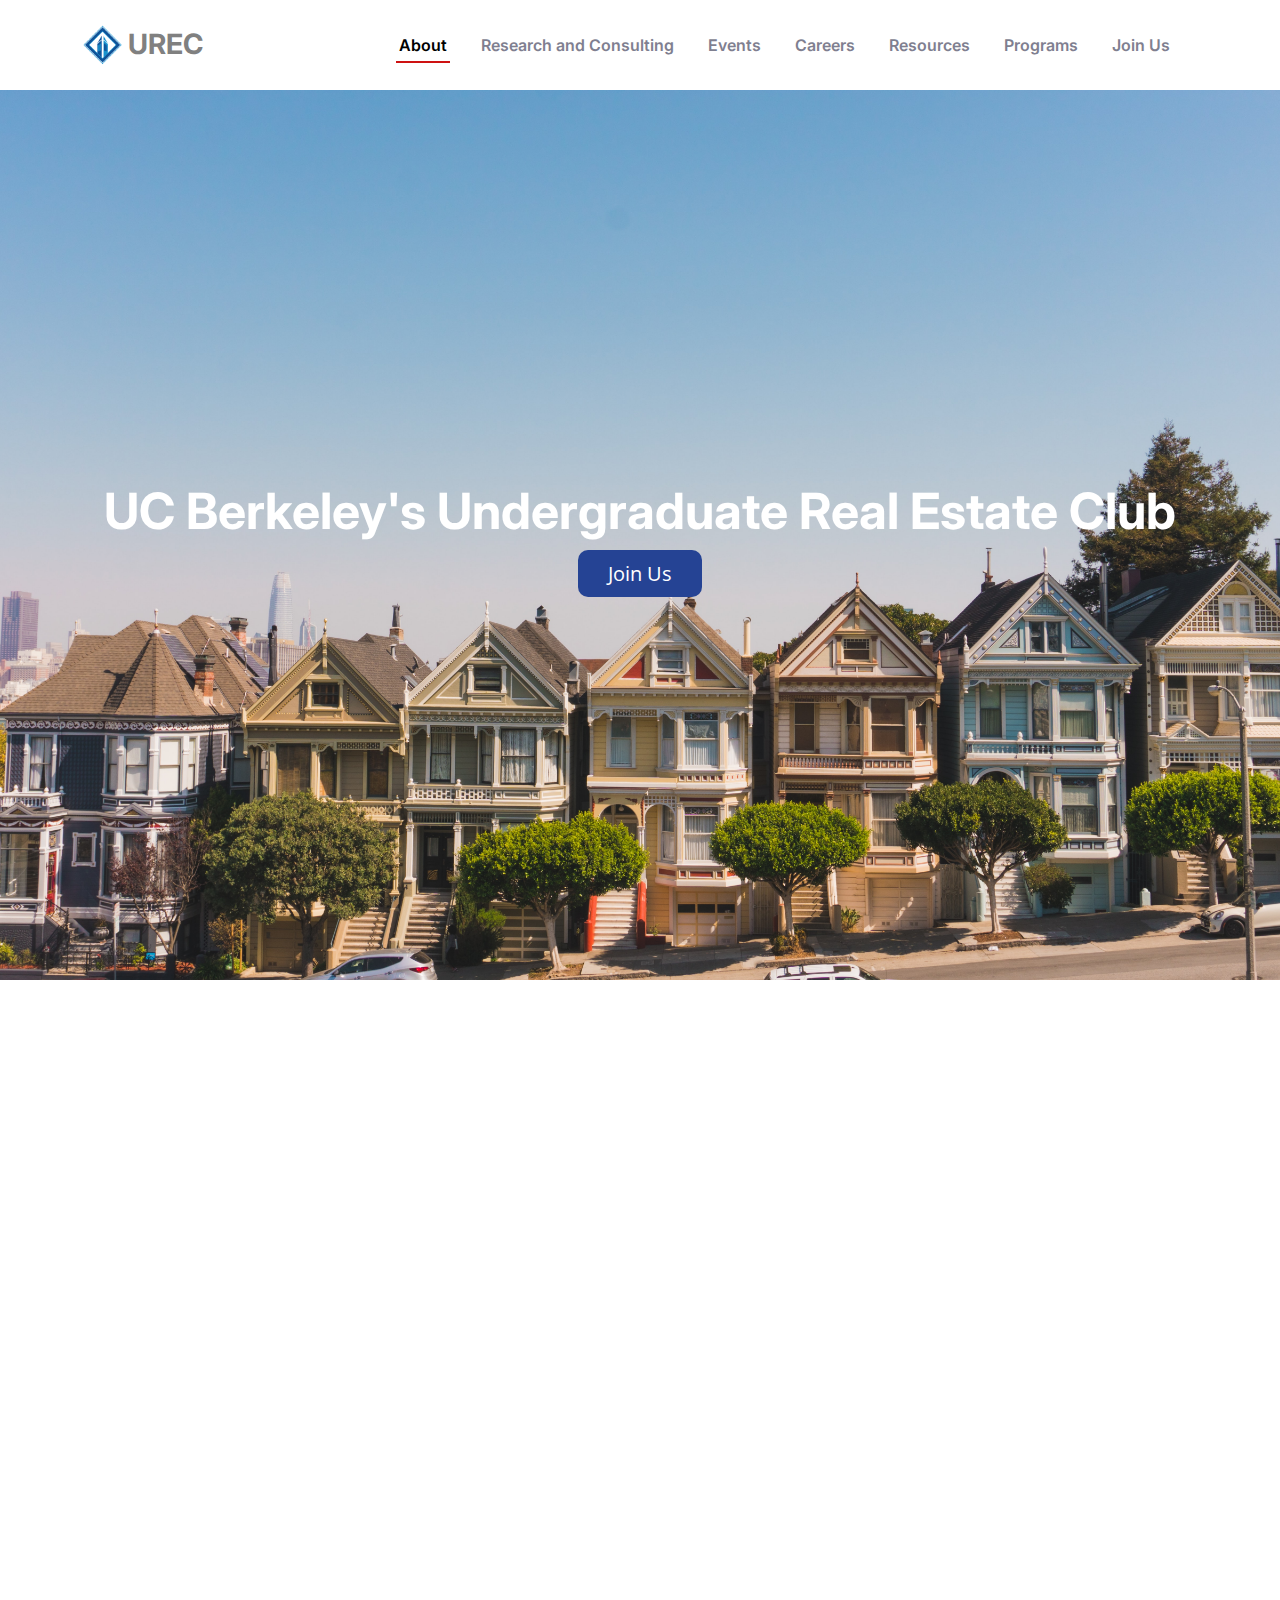
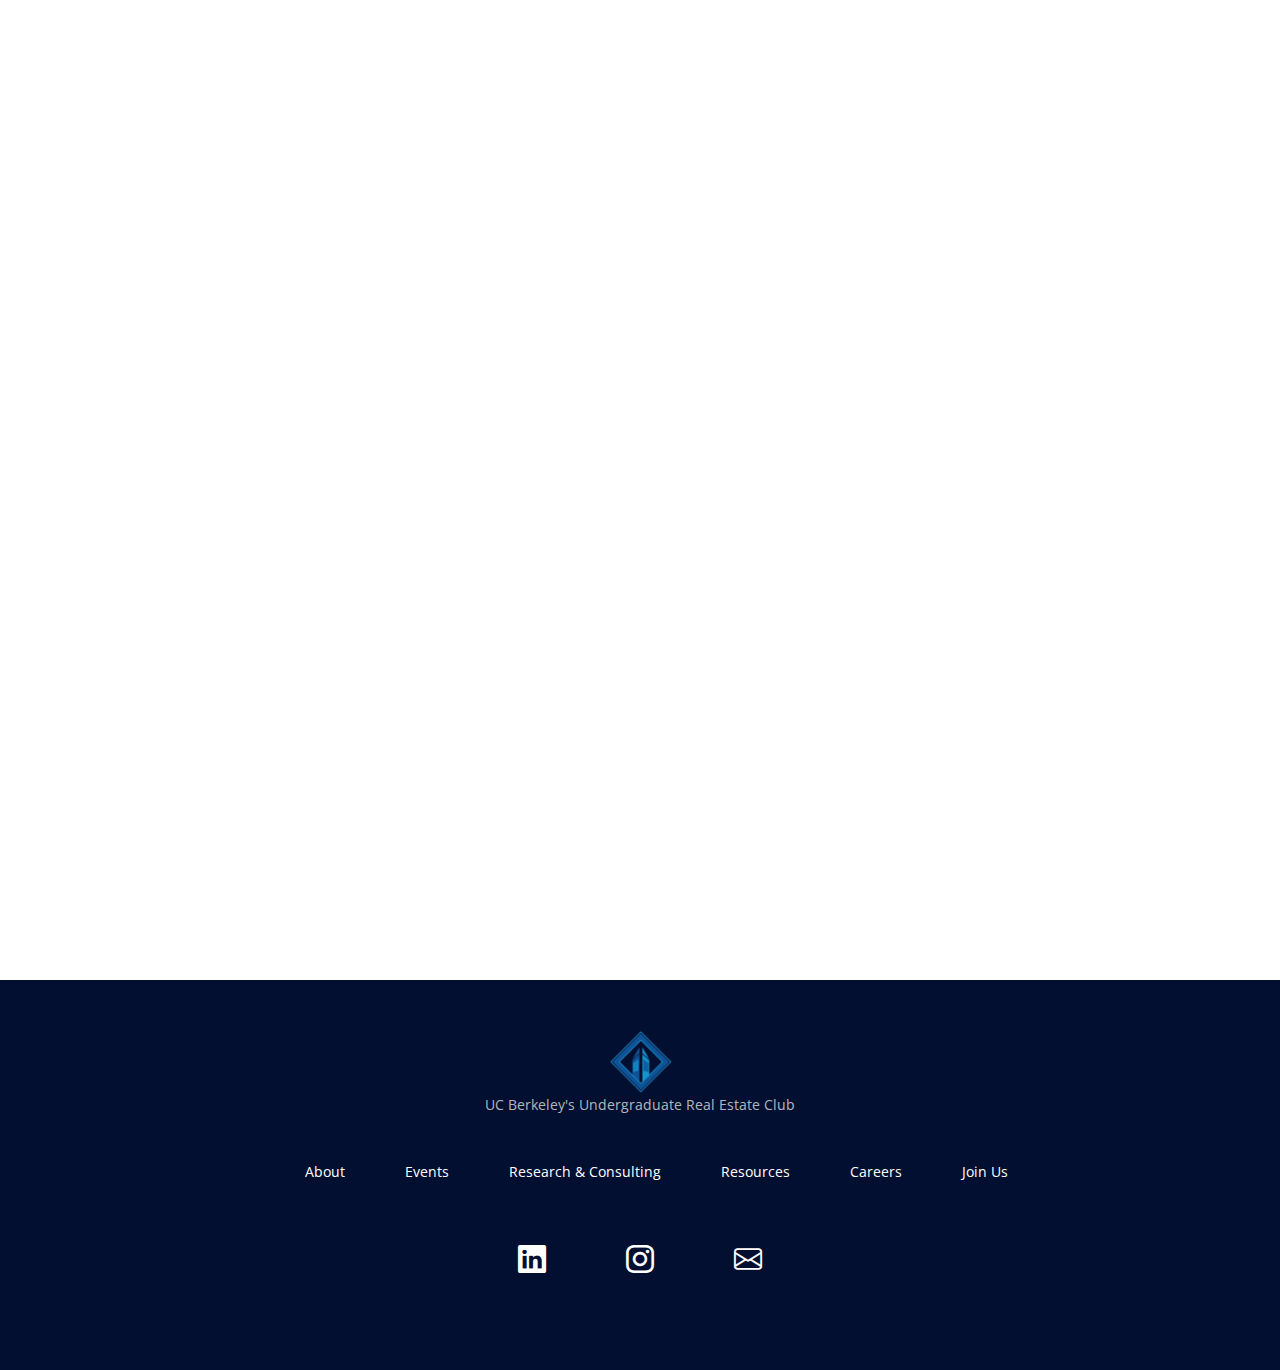
==== commit fb0cedb5: "3" ====
--- a/index.html
+++ b/index.html
@@ -26,7 +26,7 @@
   <link href="assets/vendor/swiper/swiper-bundle.min.css" rel="stylesheet">
 
   <!-- Template Main CSS File -->
-  <link href="assets/css/main.css" rel="stylesheet">
+  <link href="assets/css/main2.css" rel="stylesheet">
 
   <!-- =======================================================
   * Template Name: Yummy
@@ -46,16 +46,17 @@
       <a href="index.html" class="logo d-flex align-items-center me-auto me-lg-0">
         <!-- Uncomment the line below if you also wish to use an image logo -->
         <!-- <img src="assets/img/logo.png" alt=""> -->
+        <img class = "image1" src = "assets/img/logo.png">
         <h1>UREC<span></span></h1>
       </a>
 
       <nav id="navbar" class="navbar">
         <ul>
           <li><a href="#hero">About</a></li>
-          <li><a href="#about">Research and Consulting</a></li>
-          <li><a href="#menu">Events</a></li>
-          <li><a href="#events">Careers</a></li>
-          <li><a href="#chefs">Resources</a></li>
+          <li><a href="research.html">Research and Consulting</a></li>
+          <li><a href="events.html">Events</a></li>
+          <li><a href="careers.html">Careers</a></li>
+          <li><a href="resources.html">Resources</a></li>
           <li><a href="#gallery">Programs</a></li>
           <li><a href="#joinus">Join Us</a></li>
       </nav><!-- .navbar -->
@@ -64,7 +65,7 @@
   </header><!-- End Header -->
 
   <!-- ======= Hero Section ======= -->
-  <section id="hero" class="hero d-flex align-items-center section-bg">
+  <section id="hero">
     <div class = "hero-image">
       <div class = "hero-text">
         <h2><b>UC Berkeley's Undergraduate Real Estate Club</h2></b>
@@ -83,7 +84,7 @@
         <div class="section-header">
           <h2><b>Who We Are</h2></b>
         </div>
-        <img class = "image1" src = "assets/img/gp1.jpeg">
+        <img class = "image1" src = "assets/img/gp2.jpeg">
         <p class = "below">UREC is UC Berkeley’s only undergraduate organization dedicated to real estate and similar non-traditional investments. 
           As a student organization, we pride ourselves in our tight-knit social community alongside our strong commitment to professional development. 
           Members of our organization are able to leverage UREC's technical training, 
@@ -100,945 +101,30 @@
     </section><!-- End About Section -->
 <!-- ======= Footer ======= -->
 <footer id="footer" class="footer">
-<p>UC Berkeley's Undergraduate Real Estate Club</p>
-<p class = "one"> About   Events  Research & Consulting   Resources   Careers   Join Us</p>
-      <div class="col-lg-3 col-md-6 footer-links">
-        <h4>Follow Us</h4>
-        <div class="social-links d-flex">
-          <a href="#" class="twitter"><i class="bi bi-twitter"></i></a>
-          <a href="#" class="facebook"><i class="bi bi-facebook"></i></a>
-          <a href="#" class="instagram"><i class="bi bi-instagram"></i></a>
-          <a href="#" class="linkedin"><i class="bi bi-linkedin"></i></a>
-        </div>
+  <img class = "image1" src = "assets/img/logo.png">
+  <p>UC Berkeley's Undergraduate Real Estate Club</p>
+  <div class = "footernav">
+  <ul>
+      <li><a href =""> About </a></li>
+      <li><a href =""> Events </a></li>
+      <li><a href =""> Research & Consulting </a></li>
+      <li><a href =""> Resources </a></li>
+      <li><a href =""> Careers </a></li>
+      <li><a href =""> Join Us </a></li>
+  </ul>
+  </div>
+      <div class = "socialicons">
+       <a href="https://www.linkedin.com/company/undergraduate-real-estate-club/"><i class = "bi bi-linkedin"></i></a>
+       <a href="https://www.instagram.com/urecberkeley/?hl=en"><i class = "bi bi-instagram"></i></a>
+       <a href=""><i class = "bi bi-envelope"></i></a>
       </div>
-
-    </div>
-  </div>
-
-</footer><!-- End Footer -->
-<!-- End Footer -->
-    
-
-    
-
-    <!-- ======= Why Us Section ======= -->
-    <section id="why-us" class="why-us section-bg">
-      <div class="container" data-aos="fade-up">
-
-        <div class="row gy-4">
-
-          <div class="col-lg-4" data-aos="fade-up" data-aos-delay="100">
-            <div class="why-box">
-              <h3>Why Choose Yummy?</h3>
-              <p>
-                Lorem ipsum dolor sit amet, consectetur adipiscing elit, sed do eiusmod tempor incididunt ut labore et dolore magna aliqua. Duis aute irure dolor in reprehenderit
-                Asperiores dolores sed et. Tenetur quia eos. Autem tempore quibusdam vel necessitatibus optio ad corporis.
-              </p>
-              <div class="text-center">
-                <a href="#" class="more-btn">Learn More <i class="bx bx-chevron-right"></i></a>
-              </div>
-            </div>
-          </div><!-- End Why Box -->
-
-          <div class="col-lg-8 d-flex align-items-center">
-            <div class="row gy-4">
-
-              <div class="col-xl-4" data-aos="fade-up" data-aos-delay="200">
-                <div class="icon-box d-flex flex-column justify-content-center align-items-center">
-                  <i class="bi bi-clipboard-data"></i>
-                  <h4>Corporis voluptates officia eiusmod</h4>
-                  <p>Consequuntur sunt aut quasi enim aliquam quae harum pariatur laboris nisi ut aliquip</p>
-                </div>
-              </div><!-- End Icon Box -->
-
-              <div class="col-xl-4" data-aos="fade-up" data-aos-delay="300">
-                <div class="icon-box d-flex flex-column justify-content-center align-items-center">
-                  <i class="bi bi-gem"></i>
-                  <h4>Ullamco laboris ladore pan</h4>
-                  <p>Excepteur sint occaecat cupidatat non proident, sunt in culpa qui officia deserunt</p>
-                </div>
-              </div><!-- End Icon Box -->
-
-              <div class="col-xl-4" data-aos="fade-up" data-aos-delay="400">
-                <div class="icon-box d-flex flex-column justify-content-center align-items-center">
-                  <i class="bi bi-inboxes"></i>
-                  <h4>Labore consequatur incidid dolore</h4>
-                  <p>Aut suscipit aut cum nemo deleniti aut omnis. Doloribus ut maiores omnis facere</p>
-                </div>
-              </div><!-- End Icon Box -->
-
-            </div>
-          </div>
-
-        </div>
-
-      </div>
-    </section><!-- End Why Us Section -->
-
-    <!-- ======= Stats Counter Section ======= -->
-    <section id="stats-counter" class="stats-counter">
-      <div class="container" data-aos="zoom-out">
-
-        <div class="row gy-4">
-
-          <div class="col-lg-3 col-md-6">
-            <div class="stats-item text-center w-100 h-100">
-              <span data-purecounter-start="0" data-purecounter-end="232" data-purecounter-duration="1" class="purecounter"></span>
-              <p>Clients</p>
-            </div>
-          </div><!-- End Stats Item -->
-
-          <div class="col-lg-3 col-md-6">
-            <div class="stats-item text-center w-100 h-100">
-              <span data-purecounter-start="0" data-purecounter-end="521" data-purecounter-duration="1" class="purecounter"></span>
-              <p>Projects</p>
-            </div>
-          </div><!-- End Stats Item -->
-
-          <div class="col-lg-3 col-md-6">
-            <div class="stats-item text-center w-100 h-100">
-              <span data-purecounter-start="0" data-purecounter-end="1453" data-purecounter-duration="1" class="purecounter"></span>
-              <p>Hours Of Support</p>
-            </div>
-          </div><!-- End Stats Item -->
-
-          <div class="col-lg-3 col-md-6">
-            <div class="stats-item text-center w-100 h-100">
-              <span data-purecounter-start="0" data-purecounter-end="32" data-purecounter-duration="1" class="purecounter"></span>
-              <p>Workers</p>
-            </div>
-          </div><!-- End Stats Item -->
-
-        </div>
-
-      </div>
-    </section><!-- End Stats Counter Section -->
-
-    <!-- ======= Menu Section ======= -->
-    <section id="menu" class="menu">
-      <div class="container" data-aos="fade-up">
-
-        <div class="section-header">
-          <h2>Our Menu</h2>
-          <p>Check Our <span>Yummy Menu</span></p>
-        </div>
-
-        <ul class="nav nav-tabs d-flex justify-content-center" data-aos="fade-up" data-aos-delay="200">
-
-          <li class="nav-item">
-            <a class="nav-link active show" data-bs-toggle="tab" data-bs-target="#menu-starters">
-              <h4>Starters</h4>
-            </a>
-          </li><!-- End tab nav item -->
-
-          <li class="nav-item">
-            <a class="nav-link" data-bs-toggle="tab" data-bs-target="#menu-breakfast">
-              <h4>Breakfast</h4>
-            </a><!-- End tab nav item -->
-
-          <li class="nav-item">
-            <a class="nav-link" data-bs-toggle="tab" data-bs-target="#menu-lunch">
-              <h4>Lunch</h4>
-            </a>
-          </li><!-- End tab nav item -->
-
-          <li class="nav-item">
-            <a class="nav-link" data-bs-toggle="tab" data-bs-target="#menu-dinner">
-              <h4>Dinner</h4>
-            </a>
-          </li><!-- End tab nav item -->
-
-        </ul>
-
-        <div class="tab-content" data-aos="fade-up" data-aos-delay="300">
-
-          <div class="tab-pane fade active show" id="menu-starters">
-
-            <div class="tab-header text-center">
-              <p>Menu</p>
-              <h3>Starters</h3>
-            </div>
-
-            <div class="row gy-5">
-
-              <div class="col-lg-4 menu-item">
-                <a href="assets/img/menu/menu-item-1.png" class="glightbox"><img src="assets/img/menu/menu-item-1.png" class="menu-img img-fluid" alt=""></a>
-                <h4>Magnam Tiste</h4>
-                <p class="ingredients">
-                  Lorem, deren, trataro, filede, nerada
-                </p>
-                <p class="price">
-                  $5.95
-                </p>
-              </div><!-- Menu Item -->
-
-              <div class="col-lg-4 menu-item">
-                <a href="assets/img/menu/menu-item-2.png" class="glightbox"><img src="assets/img/menu/menu-item-2.png" class="menu-img img-fluid" alt=""></a>
-                <h4>Aut Luia</h4>
-                <p class="ingredients">
-                  Lorem, deren, trataro, filede, nerada
-                </p>
-                <p class="price">
-                  $14.95
-                </p>
-              </div><!-- Menu Item -->
-
-              <div class="col-lg-4 menu-item">
-                <a href="assets/img/menu/menu-item-3.png" class="glightbox"><img src="assets/img/menu/menu-item-3.png" class="menu-img img-fluid" alt=""></a>
-                <h4>Est Eligendi</h4>
-                <p class="ingredients">
-                  Lorem, deren, trataro, filede, nerada
-                </p>
-                <p class="price">
-                  $8.95
-                </p>
-              </div><!-- Menu Item -->
-
-              <div class="col-lg-4 menu-item">
-                <a href="assets/img/menu/menu-item-4.png" class="glightbox"><img src="assets/img/menu/menu-item-4.png" class="menu-img img-fluid" alt=""></a>
-                <h4>Eos Luibusdam</h4>
-                <p class="ingredients">
-                  Lorem, deren, trataro, filede, nerada
-                </p>
-                <p class="price">
-                  $12.95
-                </p>
-              </div><!-- Menu Item -->
-
-              <div class="col-lg-4 menu-item">
-                <a href="assets/img/menu/menu-item-5.png" class="glightbox"><img src="assets/img/menu/menu-item-5.png" class="menu-img img-fluid" alt=""></a>
-                <h4>Eos Luibusdam</h4>
-                <p class="ingredients">
-                  Lorem, deren, trataro, filede, nerada
-                </p>
-                <p class="price">
-                  $12.95
-                </p>
-              </div><!-- Menu Item -->
-
-              <div class="col-lg-4 menu-item">
-                <a href="assets/img/menu/menu-item-6.png" class="glightbox"><img src="assets/img/menu/menu-item-6.png" class="menu-img img-fluid" alt=""></a>
-                <h4>Laboriosam Direva</h4>
-                <p class="ingredients">
-                  Lorem, deren, trataro, filede, nerada
-                </p>
-                <p class="price">
-                  $9.95
-                </p>
-              </div><!-- Menu Item -->
-
-            </div>
-          </div><!-- End Starter Menu Content -->
-
-          <div class="tab-pane fade" id="menu-breakfast">
-
-            <div class="tab-header text-center">
-              <p>Menu</p>
-              <h3>Breakfast</h3>
-            </div>
-
-            <div class="row gy-5">
-
-              <div class="col-lg-4 menu-item">
-                <a href="assets/img/menu/menu-item-1.png" class="glightbox"><img src="assets/img/menu/menu-item-1.png" class="menu-img img-fluid" alt=""></a>
-                <h4>Magnam Tiste</h4>
-                <p class="ingredients">
-                  Lorem, deren, trataro, filede, nerada
-                </p>
-                <p class="price">
-                  $5.95
-                </p>
-              </div><!-- Menu Item -->
-
-              <div class="col-lg-4 menu-item">
-                <a href="assets/img/menu/menu-item-2.png" class="glightbox"><img src="assets/img/menu/menu-item-2.png" class="menu-img img-fluid" alt=""></a>
-                <h4>Aut Luia</h4>
-                <p class="ingredients">
-                  Lorem, deren, trataro, filede, nerada
-                </p>
-                <p class="price">
-                  $14.95
-                </p>
-              </div><!-- Menu Item -->
-
-              <div class="col-lg-4 menu-item">
-                <a href="assets/img/menu/menu-item-3.png" class="glightbox"><img src="assets/img/menu/menu-item-3.png" class="menu-img img-fluid" alt=""></a>
-                <h4>Est Eligendi</h4>
-                <p class="ingredients">
-                  Lorem, deren, trataro, filede, nerada
-                </p>
-                <p class="price">
-                  $8.95
-                </p>
-              </div><!-- Menu Item -->
-
-              <div class="col-lg-4 menu-item">
-                <a href="assets/img/menu/menu-item-4.png" class="glightbox"><img src="assets/img/menu/menu-item-4.png" class="menu-img img-fluid" alt=""></a>
-                <h4>Eos Luibusdam</h4>
-                <p class="ingredients">
-                  Lorem, deren, trataro, filede, nerada
-                </p>
-                <p class="price">
-                  $12.95
-                </p>
-              </div><!-- Menu Item -->
-
-              <div class="col-lg-4 menu-item">
-                <a href="assets/img/menu/menu-item-5.png" class="glightbox"><img src="assets/img/menu/menu-item-5.png" class="menu-img img-fluid" alt=""></a>
-                <h4>Eos Luibusdam</h4>
-                <p class="ingredients">
-                  Lorem, deren, trataro, filede, nerada
-                </p>
-                <p class="price">
-                  $12.95
-                </p>
-              </div><!-- Menu Item -->
-
-              <div class="col-lg-4 menu-item">
-                <a href="assets/img/menu/menu-item-6.png" class="glightbox"><img src="assets/img/menu/menu-item-6.png" class="menu-img img-fluid" alt=""></a>
-                <h4>Laboriosam Direva</h4>
-                <p class="ingredients">
-                  Lorem, deren, trataro, filede, nerada
-                </p>
-                <p class="price">
-                  $9.95
-                </p>
-              </div><!-- Menu Item -->
-
-            </div>
-          </div><!-- End Breakfast Menu Content -->
-
-          <div class="tab-pane fade" id="menu-lunch">
-
-            <div class="tab-header text-center">
-              <p>Menu</p>
-              <h3>Lunch</h3>
-            </div>
-
-            <div class="row gy-5">
-
-              <div class="col-lg-4 menu-item">
-                <a href="assets/img/menu/menu-item-1.png" class="glightbox"><img src="assets/img/menu/menu-item-1.png" class="menu-img img-fluid" alt=""></a>
-                <h4>Magnam Tiste</h4>
-                <p class="ingredients">
-                  Lorem, deren, trataro, filede, nerada
-                </p>
-                <p class="price">
-                  $5.95
-                </p>
-              </div><!-- Menu Item -->
-
-              <div class="col-lg-4 menu-item">
-                <a href="assets/img/menu/menu-item-2.png" class="glightbox"><img src="assets/img/menu/menu-item-2.png" class="menu-img img-fluid" alt=""></a>
-                <h4>Aut Luia</h4>
-                <p class="ingredients">
-                  Lorem, deren, trataro, filede, nerada
-                </p>
-                <p class="price">
-                  $14.95
-                </p>
-              </div><!-- Menu Item -->
-
-              <div class="col-lg-4 menu-item">
-                <a href="assets/img/menu/menu-item-3.png" class="glightbox"><img src="assets/img/menu/menu-item-3.png" class="menu-img img-fluid" alt=""></a>
-                <h4>Est Eligendi</h4>
-                <p class="ingredients">
-                  Lorem, deren, trataro, filede, nerada
-                </p>
-                <p class="price">
-                  $8.95
-                </p>
-              </div><!-- Menu Item -->
-
-              <div class="col-lg-4 menu-item">
-                <a href="assets/img/menu/menu-item-4.png" class="glightbox"><img src="assets/img/menu/menu-item-4.png" class="menu-img img-fluid" alt=""></a>
-                <h4>Eos Luibusdam</h4>
-                <p class="ingredients">
-                  Lorem, deren, trataro, filede, nerada
-                </p>
-                <p class="price">
-                  $12.95
-                </p>
-              </div><!-- Menu Item -->
-
-              <div class="col-lg-4 menu-item">
-                <a href="assets/img/menu/menu-item-5.png" class="glightbox"><img src="assets/img/menu/menu-item-5.png" class="menu-img img-fluid" alt=""></a>
-                <h4>Eos Luibusdam</h4>
-                <p class="ingredients">
-                  Lorem, deren, trataro, filede, nerada
-                </p>
-                <p class="price">
-                  $12.95
-                </p>
-              </div><!-- Menu Item -->
-
-              <div class="col-lg-4 menu-item">
-                <a href="assets/img/menu/menu-item-6.png" class="glightbox"><img src="assets/img/menu/menu-item-6.png" class="menu-img img-fluid" alt=""></a>
-                <h4>Laboriosam Direva</h4>
-                <p class="ingredients">
-                  Lorem, deren, trataro, filede, nerada
-                </p>
-                <p class="price">
-                  $9.95
-                </p>
-              </div><!-- Menu Item -->
-
-            </div>
-          </div><!-- End Lunch Menu Content -->
-
-          <div class="tab-pane fade" id="menu-dinner">
-
-            <div class="tab-header text-center">
-              <p>Menu</p>
-              <h3>Dinner</h3>
-            </div>
-
-            <div class="row gy-5">
-
-              <div class="col-lg-4 menu-item">
-                <a href="assets/img/menu/menu-item-1.png" class="glightbox"><img src="assets/img/menu/menu-item-1.png" class="menu-img img-fluid" alt=""></a>
-                <h4>Magnam Tiste</h4>
-                <p class="ingredients">
-                  Lorem, deren, trataro, filede, nerada
-                </p>
-                <p class="price">
-                  $5.95
-                </p>
-              </div><!-- Menu Item -->
-
-              <div class="col-lg-4 menu-item">
-                <a href="assets/img/menu/menu-item-2.png" class="glightbox"><img src="assets/img/menu/menu-item-2.png" class="menu-img img-fluid" alt=""></a>
-                <h4>Aut Luia</h4>
-                <p class="ingredients">
-                  Lorem, deren, trataro, filede, nerada
-                </p>
-                <p class="price">
-                  $14.95
-                </p>
-              </div><!-- Menu Item -->
-
-              <div class="col-lg-4 menu-item">
-                <a href="assets/img/menu/menu-item-3.png" class="glightbox"><img src="assets/img/menu/menu-item-3.png" class="menu-img img-fluid" alt=""></a>
-                <h4>Est Eligendi</h4>
-                <p class="ingredients">
-                  Lorem, deren, trataro, filede, nerada
-                </p>
-                <p class="price">
-                  $8.95
-                </p>
-              </div><!-- Menu Item -->
-
-              <div class="col-lg-4 menu-item">
-                <a href="assets/img/menu/menu-item-4.png" class="glightbox"><img src="assets/img/menu/menu-item-4.png" class="menu-img img-fluid" alt=""></a>
-                <h4>Eos Luibusdam</h4>
-                <p class="ingredients">
-                  Lorem, deren, trataro, filede, nerada
-                </p>
-                <p class="price">
-                  $12.95
-                </p>
-              </div><!-- Menu Item -->
-
-              <div class="col-lg-4 menu-item">
-                <a href="assets/img/menu/menu-item-5.png" class="glightbox"><img src="assets/img/menu/menu-item-5.png" class="menu-img img-fluid" alt=""></a>
-                <h4>Eos Luibusdam</h4>
-                <p class="ingredients">
-                  Lorem, deren, trataro, filede, nerada
-                </p>
-                <p class="price">
-                  $12.95
-                </p>
-              </div><!-- Menu Item -->
-
-              <div class="col-lg-4 menu-item">
-                <a href="assets/img/menu/menu-item-6.png" class="glightbox"><img src="assets/img/menu/menu-item-6.png" class="menu-img img-fluid" alt=""></a>
-                <h4>Laboriosam Direva</h4>
-                <p class="ingredients">
-                  Lorem, deren, trataro, filede, nerada
-                </p>
-                <p class="price">
-                  $9.95
-                </p>
-              </div><!-- Menu Item -->
-
-            </div>
-          </div><!-- End Dinner Menu Content -->
-
-        </div>
-
-      </div>
-    </section><!-- End Menu Section -->
-
-    <!-- ======= Testimonials Section ======= -->
-    <section id="testimonials" class="testimonials section-bg">
-      <div class="container" data-aos="fade-up">
-
-        <div class="section-header">
-          <h2>Testimonials</h2>
-          <p>What Are They <span>Saying About Us</span></p>
-        </div>
-
-        <div class="slides-1 swiper" data-aos="fade-up" data-aos-delay="100">
-          <div class="swiper-wrapper">
-
-            <div class="swiper-slide">
-              <div class="testimonial-item">
-                <div class="row gy-4 justify-content-center">
-                  <div class="col-lg-6">
-                    <div class="testimonial-content">
-                      <p>
-                        <i class="bi bi-quote quote-icon-left"></i>
-                        Proin iaculis purus consequat sem cure digni ssim donec porttitora entum suscipit rhoncus. Accusantium quam, ultricies eget id, aliquam eget nibh et. Maecen aliquam, risus at semper.
-                        <i class="bi bi-quote quote-icon-right"></i>
-                      </p>
-                      <h3>Saul Goodman</h3>
-                      <h4>Ceo &amp; Founder</h4>
-                      <div class="stars">
-                        <i class="bi bi-star-fill"></i><i class="bi bi-star-fill"></i><i class="bi bi-star-fill"></i><i class="bi bi-star-fill"></i><i class="bi bi-star-fill"></i>
-                      </div>
-                    </div>
-                  </div>
-                  <div class="col-lg-2 text-center">
-                    <img src="assets/img/testimonials/testimonials-1.jpg" class="img-fluid testimonial-img" alt="">
-                  </div>
-                </div>
-              </div>
-            </div><!-- End testimonial item -->
-
-            <div class="swiper-slide">
-              <div class="testimonial-item">
-                <div class="row gy-4 justify-content-center">
-                  <div class="col-lg-6">
-                    <div class="testimonial-content">
-                      <p>
-                        <i class="bi bi-quote quote-icon-left"></i>
-                        Export tempor illum tamen malis malis eram quae irure esse labore quem cillum quid cillum eram malis quorum velit fore eram velit sunt aliqua noster fugiat irure amet legam anim culpa.
-                        <i class="bi bi-quote quote-icon-right"></i>
-                      </p>
-                      <h3>Sara Wilsson</h3>
-                      <h4>Designer</h4>
-                      <div class="stars">
-                        <i class="bi bi-star-fill"></i><i class="bi bi-star-fill"></i><i class="bi bi-star-fill"></i><i class="bi bi-star-fill"></i><i class="bi bi-star-fill"></i>
-                      </div>
-                    </div>
-                  </div>
-                  <div class="col-lg-2 text-center">
-                    <img src="assets/img/testimonials/testimonials-2.jpg" class="img-fluid testimonial-img" alt="">
-                  </div>
-                </div>
-              </div>
-            </div><!-- End testimonial item -->
-
-            <div class="swiper-slide">
-              <div class="testimonial-item">
-                <div class="row gy-4 justify-content-center">
-                  <div class="col-lg-6">
-                    <div class="testimonial-content">
-                      <p>
-                        <i class="bi bi-quote quote-icon-left"></i>
-                        Enim nisi quem export duis labore cillum quae magna enim sint quorum nulla quem veniam duis minim tempor labore quem eram duis noster aute amet eram fore quis sint minim.
-                        <i class="bi bi-quote quote-icon-right"></i>
-                      </p>
-                      <h3>Jena Karlis</h3>
-                      <h4>Store Owner</h4>
-                      <div class="stars">
-                        <i class="bi bi-star-fill"></i><i class="bi bi-star-fill"></i><i class="bi bi-star-fill"></i><i class="bi bi-star-fill"></i><i class="bi bi-star-fill"></i>
-                      </div>
-                    </div>
-                  </div>
-                  <div class="col-lg-2 text-center">
-                    <img src="assets/img/testimonials/testimonials-3.jpg" class="img-fluid testimonial-img" alt="">
-                  </div>
-                </div>
-              </div>
-            </div><!-- End testimonial item -->
-
-            <div class="swiper-slide">
-              <div class="testimonial-item">
-                <div class="row gy-4 justify-content-center">
-                  <div class="col-lg-6">
-                    <div class="testimonial-content">
-                      <p>
-                        <i class="bi bi-quote quote-icon-left"></i>
-                        Quis quorum aliqua sint quem legam fore sunt eram irure aliqua veniam tempor noster veniam enim culpa labore duis sunt culpa nulla illum cillum fugiat legam esse veniam culpa fore nisi cillum quid.
-                        <i class="bi bi-quote quote-icon-right"></i>
-                      </p>
-                      <h3>John Larson</h3>
-                      <h4>Entrepreneur</h4>
-                      <div class="stars">
-                        <i class="bi bi-star-fill"></i><i class="bi bi-star-fill"></i><i class="bi bi-star-fill"></i><i class="bi bi-star-fill"></i><i class="bi bi-star-fill"></i>
-                      </div>
-                    </div>
-                  </div>
-                  <div class="col-lg-2 text-center">
-                    <img src="assets/img/testimonials/testimonials-4.jpg" class="img-fluid testimonial-img" alt="">
-                  </div>
-                </div>
-              </div>
-            </div><!-- End testimonial item -->
-
-          </div>
-          <div class="swiper-pagination"></div>
-        </div>
-
-      </div>
-    </section><!-- End Testimonials Section -->
-
-    <!-- ======= Events Section ======= -->
-    <section id="events" class="events">
-      <div class="container-fluid" data-aos="fade-up">
-
-        <div class="section-header">
-          <h2>Events</h2>
-          <p>Share <span>Your Moments</span> In Our Restaurant</p>
-        </div>
-
-        <div class="slides-3 swiper" data-aos="fade-up" data-aos-delay="100">
-          <div class="swiper-wrapper">
-
-            <div class="swiper-slide event-item d-flex flex-column justify-content-end" style="background-image: url(assets/img/events-1.jpg)">
-              <h3>Custom Parties</h3>
-              <div class="price align-self-start">$99</div>
-              <p class="description">
-                Quo corporis voluptas ea ad. Consectetur inventore sapiente ipsum voluptas eos omnis facere. Enim facilis veritatis id est rem repudiandae nulla expedita quas.
-              </p>
-            </div><!-- End Event item -->
-
-            <div class="swiper-slide event-item d-flex flex-column justify-content-end" style="background-image: url(assets/img/events-2.jpg)">
-              <h3>Private Parties</h3>
-              <div class="price align-self-start">$289</div>
-              <p class="description">
-                In delectus sint qui et enim. Et ab repudiandae inventore quaerat doloribus. Facere nemo vero est ut dolores ea assumenda et. Delectus saepe accusamus aspernatur.
-              </p>
-            </div><!-- End Event item -->
-
-            <div class="swiper-slide event-item d-flex flex-column justify-content-end" style="background-image: url(assets/img/events-3.jpg)">
-              <h3>Birthday Parties</h3>
-              <div class="price align-self-start">$499</div>
-              <p class="description">
-                Laborum aperiam atque omnis minus omnis est qui assumenda quos. Quis id sit quibusdam. Esse quisquam ducimus officia ipsum ut quibusdam maxime. Non enim perspiciatis.
-              </p>
-            </div><!-- End Event item -->
-
-          </div>
-          <div class="swiper-pagination"></div>
-        </div>
-
-      </div>
-    </section><!-- End Events Section -->
-
-    <!-- ======= Chefs Section ======= -->
-    <section id="chefs" class="chefs section-bg">
-      <div class="container" data-aos="fade-up">
-
-        <div class="section-header">
-          <h2>Chefs</h2>
-          <p>Our <span>Proffesional</span> Chefs</p>
-        </div>
-
-        <div class="row gy-4">
-
-          <div class="col-lg-4 col-md-6 d-flex align-items-stretch" data-aos="fade-up" data-aos-delay="100">
-            <div class="chef-member">
-              <div class="member-img">
-                <img src="assets/img/chefs/chefs-1.jpg" class="img-fluid" alt="">
-                <div class="social">
-                  <a href=""><i class="bi bi-twitter"></i></a>
-                  <a href=""><i class="bi bi-facebook"></i></a>
-                  <a href=""><i class="bi bi-instagram"></i></a>
-                  <a href=""><i class="bi bi-linkedin"></i></a>
-                </div>
-              </div>
-              <div class="member-info">
-                <h4>Walter White</h4>
-                <span>Master Chef</span>
-                <p>Velit aut quia fugit et et. Dolorum ea voluptate vel tempore tenetur ipsa quae aut. Ipsum exercitationem iure minima enim corporis et voluptate.</p>
-              </div>
-            </div>
-          </div><!-- End Chefs Member -->
-
-          <div class="col-lg-4 col-md-6 d-flex align-items-stretch" data-aos="fade-up" data-aos-delay="200">
-            <div class="chef-member">
-              <div class="member-img">
-                <img src="assets/img/chefs/chefs-2.jpg" class="img-fluid" alt="">
-                <div class="social">
-                  <a href=""><i class="bi bi-twitter"></i></a>
-                  <a href=""><i class="bi bi-facebook"></i></a>
-                  <a href=""><i class="bi bi-instagram"></i></a>
-                  <a href=""><i class="bi bi-linkedin"></i></a>
-                </div>
-              </div>
-              <div class="member-info">
-                <h4>Sarah Jhonson</h4>
-                <span>Patissier</span>
-                <p>Quo esse repellendus quia id. Est eum et accusantium pariatur fugit nihil minima suscipit corporis. Voluptate sed quas reiciendis animi neque sapiente.</p>
-              </div>
-            </div>
-          </div><!-- End Chefs Member -->
-
-          <div class="col-lg-4 col-md-6 d-flex align-items-stretch" data-aos="fade-up" data-aos-delay="300">
-            <div class="chef-member">
-              <div class="member-img">
-                <img src="assets/img/chefs/chefs-3.jpg" class="img-fluid" alt="">
-                <div class="social">
-                  <a href=""><i class="bi bi-twitter"></i></a>
-                  <a href=""><i class="bi bi-facebook"></i></a>
-                  <a href=""><i class="bi bi-instagram"></i></a>
-                  <a href=""><i class="bi bi-linkedin"></i></a>
-                </div>
-              </div>
-              <div class="member-info">
-                <h4>William Anderson</h4>
-                <span>Cook</span>
-                <p>Vero omnis enim consequatur. Voluptas consectetur unde qui molestiae deserunt. Voluptates enim aut architecto porro aspernatur molestiae modi.</p>
-              </div>
-            </div>
-          </div><!-- End Chefs Member -->
-
-        </div>
-
-      </div>
-    </section><!-- End Chefs Section -->
-
-    <!-- ======= Book A Table Section ======= -->
-    <section id="book-a-table" class="book-a-table">
-      <div class="container" data-aos="fade-up">
-
-        <div class="section-header">
-          <h2>Book A Table</h2>
-          <p>Book <span>Your Stay</span> With Us</p>
-        </div>
-
-        <div class="row g-0">
-
-          <div class="col-lg-4 reservation-img" style="background-image: url(assets/img/reservation.jpg);" data-aos="zoom-out" data-aos-delay="200"></div>
-
-          <div class="col-lg-8 d-flex align-items-center reservation-form-bg">
-            <form action="forms/book-a-table.php" method="post" role="form" class="php-email-form" data-aos="fade-up" data-aos-delay="100">
-              <div class="row gy-4">
-                <div class="col-lg-4 col-md-6">
-                  <input type="text" name="name" class="form-control" id="name" placeholder="Your Name" data-rule="minlen:4" data-msg="Please enter at least 4 chars">
-                  <div class="validate"></div>
-                </div>
-                <div class="col-lg-4 col-md-6">
-                  <input type="email" class="form-control" name="email" id="email" placeholder="Your Email" data-rule="email" data-msg="Please enter a valid email">
-                  <div class="validate"></div>
-                </div>
-                <div class="col-lg-4 col-md-6">
-                  <input type="text" class="form-control" name="phone" id="phone" placeholder="Your Phone" data-rule="minlen:4" data-msg="Please enter at least 4 chars">
-                  <div class="validate"></div>
-                </div>
-                <div class="col-lg-4 col-md-6">
-                  <input type="text" name="date" class="form-control" id="date" placeholder="Date" data-rule="minlen:4" data-msg="Please enter at least 4 chars">
-                  <div class="validate"></div>
-                </div>
-                <div class="col-lg-4 col-md-6">
-                  <input type="text" class="form-control" name="time" id="time" placeholder="Time" data-rule="minlen:4" data-msg="Please enter at least 4 chars">
-                  <div class="validate"></div>
-                </div>
-                <div class="col-lg-4 col-md-6">
-                  <input type="number" class="form-control" name="people" id="people" placeholder="# of people" data-rule="minlen:1" data-msg="Please enter at least 1 chars">
-                  <div class="validate"></div>
-                </div>
-              </div>
-              <div class="form-group mt-3">
-                <textarea class="form-control" name="message" rows="5" placeholder="Message"></textarea>
-                <div class="validate"></div>
-              </div>
-              <div class="mb-3">
-                <div class="loading">Loading</div>
-                <div class="error-message"></div>
-                <div class="sent-message">Your booking request was sent. We will call back or send an Email to confirm your reservation. Thank you!</div>
-              </div>
-              <div class="text-center"><button type="submit">Book a Table</button></div>
-            </form>
-          </div><!-- End Reservation Form -->
-
-        </div>
-
-      </div>
-    </section><!-- End Book A Table Section -->
-
-    <!-- ======= Gallery Section ======= -->
-    <section id="gallery" class="gallery section-bg">
-      <div class="container" data-aos="fade-up">
-
-        <div class="section-header">
-          <h2>gallery</h2>
-          <p>Check <span>Our Gallery</span></p>
-        </div>
-
-        <div class="gallery-slider swiper">
-          <div class="swiper-wrapper align-items-center">
-            <div class="swiper-slide"><a class="glightbox" data-gallery="images-gallery" href="assets/img/gallery/gallery-1.jpg"><img src="assets/img/gallery/gallery-1.jpg" class="img-fluid" alt=""></a></div>
-            <div class="swiper-slide"><a class="glightbox" data-gallery="images-gallery" href="assets/img/gallery/gallery-2.jpg"><img src="assets/img/gallery/gallery-2.jpg" class="img-fluid" alt=""></a></div>
-            <div class="swiper-slide"><a class="glightbox" data-gallery="images-gallery" href="assets/img/gallery/gallery-3.jpg"><img src="assets/img/gallery/gallery-3.jpg" class="img-fluid" alt=""></a></div>
-            <div class="swiper-slide"><a class="glightbox" data-gallery="images-gallery" href="assets/img/gallery/gallery-4.jpg"><img src="assets/img/gallery/gallery-4.jpg" class="img-fluid" alt=""></a></div>
-            <div class="swiper-slide"><a class="glightbox" data-gallery="images-gallery" href="assets/img/gallery/gallery-5.jpg"><img src="assets/img/gallery/gallery-5.jpg" class="img-fluid" alt=""></a></div>
-            <div class="swiper-slide"><a class="glightbox" data-gallery="images-gallery" href="assets/img/gallery/gallery-6.jpg"><img src="assets/img/gallery/gallery-6.jpg" class="img-fluid" alt=""></a></div>
-            <div class="swiper-slide"><a class="glightbox" data-gallery="images-gallery" href="assets/img/gallery/gallery-7.jpg"><img src="assets/img/gallery/gallery-7.jpg" class="img-fluid" alt=""></a></div>
-            <div class="swiper-slide"><a class="glightbox" data-gallery="images-gallery" href="assets/img/gallery/gallery-8.jpg"><img src="assets/img/gallery/gallery-8.jpg" class="img-fluid" alt=""></a></div>
-          </div>
-          <div class="swiper-pagination"></div>
-        </div>
-
-      </div>
-    </section><!-- End Gallery Section -->
-
-    <!-- ======= Contact Section ======= -->
-    <section id="contact" class="contact">
-      <div class="container" data-aos="fade-up">
-
-        <div class="section-header">
-          <h2>Contact</h2>
-          <p>Need Help? <span>Contact Us</span></p>
-        </div>
-
-        <div class="mb-3">
-          <iframe style="border:0; width: 100%; height: 350px;" src="https://www.google.com/maps/embed?pb=!1m14!1m8!1m3!1d12097.433213460943!2d-74.0062269!3d40.7101282!3m2!1i1024!2i768!4f13.1!3m3!1m2!1s0x0%3A0xb89d1fe6bc499443!2sDowntown+Conference+Center!5e0!3m2!1smk!2sbg!4v1539943755621" frameborder="0" allowfullscreen></iframe>
-        </div><!-- End Google Maps -->
-
-        <div class="row gy-4">
-
-          <div class="col-md-6">
-            <div class="info-item  d-flex align-items-center">
-              <i class="icon bi bi-map flex-shrink-0"></i>
-              <div>
-                <h3>Our Address</h3>
-                <p>A108 Adam Street, New York, NY 535022</p>
-              </div>
-            </div>
-          </div><!-- End Info Item -->
-
-          <div class="col-md-6">
-            <div class="info-item d-flex align-items-center">
-              <i class="icon bi bi-envelope flex-shrink-0"></i>
-              <div>
-                <h3>Email Us</h3>
-                <p>contact@example.com</p>
-              </div>
-            </div>
-          </div><!-- End Info Item -->
-
-          <div class="col-md-6">
-            <div class="info-item  d-flex align-items-center">
-              <i class="icon bi bi-telephone flex-shrink-0"></i>
-              <div>
-                <h3>Call Us</h3>
-                <p>+1 5589 55488 55</p>
-              </div>
-            </div>
-          </div><!-- End Info Item -->
-
-          <div class="col-md-6">
-            <div class="info-item  d-flex align-items-center">
-              <i class="icon bi bi-share flex-shrink-0"></i>
-              <div>
-                <h3>Opening Hours</h3>
-                <div><strong>Mon-Sat:</strong> 11AM - 23PM;
-                  <strong>Sunday:</strong> Closed
-                </div>
-              </div>
-            </div>
-          </div><!-- End Info Item -->
-
-        </div>
-
-        <form action="forms/contact.php" method="post" role="form" class="php-email-form p-3 p-md-4">
-          <div class="row">
-            <div class="col-xl-6 form-group">
-              <input type="text" name="name" class="form-control" id="name" placeholder="Your Name" required>
-            </div>
-            <div class="col-xl-6 form-group">
-              <input type="email" class="form-control" name="email" id="email" placeholder="Your Email" required>
-            </div>
-          </div>
-          <div class="form-group">
-            <input type="text" class="form-control" name="subject" id="subject" placeholder="Subject" required>
-          </div>
-          <div class="form-group">
-            <textarea class="form-control" name="message" rows="5" placeholder="Message" required></textarea>
-          </div>
-          <div class="my-3">
-            <div class="loading">Loading</div>
-            <div class="error-message"></div>
-            <div class="sent-message">Your message has been sent. Thank you!</div>
-          </div>
-          <div class="text-center"><button type="submit">Send Message</button></div>
-        </form><!--End Contact Form -->
-
-      </div>
-    </section><!-- End Contact Section -->
-
-  </main><!-- End #main -->
-
-  <!-- ======= Footer ======= -->
-  <footer id="footer" class="footer">
-
-    <div class="container">
-      <div class="row gy-3">
-        <div class="col-lg-3 col-md-6 d-flex">
-          <i class="bi bi-geo-alt icon"></i>
-          <div>
-            <h4>Address</h4>
-            <p>
-              A108 Adam Street <br>
-              New York, NY 535022 - US<br>
-            </p>
-          </div>
-
-        </div>
-
-        <div class="col-lg-3 col-md-6 footer-links d-flex">
-          <i class="bi bi-telephone icon"></i>
-          <div>
-            <h4>Reservations</h4>
-            <p>
-              <strong>Phone:</strong> +1 5589 55488 55<br>
-              <strong>Email:</strong> info@example.com<br>
-            </p>
-          </div>
-        </div>
-
-        <div class="col-lg-3 col-md-6 footer-links d-flex">
-          <i class="bi bi-clock icon"></i>
-          <div>
-            <h4>Opening Hours</h4>
-            <p>
-              <strong>Mon-Sat: 11AM</strong> - 23PM<br>
-              Sunday: Closed
-            </p>
-          </div>
-        </div>
-
-        <div class="col-lg-3 col-md-6 footer-links">
-          <h4>Follow Us</h4>
-          <div class="social-links d-flex">
-            <a href="#" class="twitter"><i class="bi bi-twitter"></i></a>
-            <a href="#" class="facebook"><i class="bi bi-facebook"></i></a>
-            <a href="#" class="instagram"><i class="bi bi-instagram"></i></a>
-            <a href="#" class="linkedin"><i class="bi bi-linkedin"></i></a>
-          </div>
-        </div>
-
+  
       </div>
     </div>
-
-    <div class="container">
-      <div class="copyright">
-        &copy; Copyright <strong><span>Yummy</span></strong>. All Rights Reserved
-      </div>
-      <div class="credits">
-        <!-- All the links in the footer should remain intact. -->
-        <!-- You can delete the links only if you purchased the pro version. -->
-        <!-- Licensing information: https://bootstrapmade.com/license/ -->
-        <!-- Purchase the pro version with working PHP/AJAX contact form: https://bootstrapmade.com/yummy-bootstrap-restaurant-website-template/ -->
-        Designed by <a href="https://bootstrapmade.com/">BootstrapMade</a>
-      </div>
-    </div>
-
+  
   </footer><!-- End Footer -->
-  <!-- End Footer -->
+<!-- End Footer -->
+  
 
   <a href="#" class="scroll-top d-flex align-items-center justify-content-center"><i class="bi bi-arrow-up-short"></i></a>
 
--- a/assets/css/main2.css
+++ b/assets/css/main2.css
@@ -0,0 +1,1799 @@
+/**
+* Template Name: Yummy
+* Updated: Jan 09 2024 with Bootstrap v5.3.2
+* Template URL: https://bootstrapmade.com/yummy-bootstrap-restaurant-website-template/
+* Author: BootstrapMade.com
+* License: https://bootstrapmade.com/license/
+*/
+
+/*--------------------------------------------------------------
+# Set main reusable colors and fonts using CSS variables
+# Learn more about CSS variables at https://developer.mozilla.org/en-US/docs/Web/CSS/Using_CSS_custom_properties
+--------------------------------------------------------------*/
+/* Fonts */
+:root {
+  --font-default: "Open Sans", system-ui, -apple-system, "Segoe UI", Roboto, "Helvetica Neue", Arial, "Noto Sans", "Liberation Sans", sans-serif, "Apple Color Emoji", "Segoe UI Emoji", "Segoe UI Symbol", "Noto Color Emoji";
+  --font-primary: "Amatic SC", sans-serif;
+  --font-secondary: "Inter", sans-serif;
+}
+
+/* Colors */
+:root {
+  --color-default: #212529;
+  --color-primary: #ce1212;
+  --color-secondary: #37373f;
+}
+
+/* Smooth scroll behavior */
+:root {
+  scroll-behavior: smooth;
+}
+
+/*--------------------------------------------------------------
+# General
+--------------------------------------------------------------*/
+body {
+  font-family: var(--font-default);
+  color: var(--color-default);
+}
+
+a {
+  color: white;
+  text-decoration: none;
+}
+
+a:hover {
+  text-decoration: none;
+}
+
+h1,
+h2,
+h3,
+h4,
+h5,
+h6 {
+  font-family: var(--font-secondary);
+}
+
+/*--------------------------------------------------------------
+# Sections & Section Header
+--------------------------------------------------------------*/
+section {
+  overflow: hidden;
+  padding: 80px 0;
+}
+
+.section-bg {
+  background-color: #eee;
+}
+
+.section-header {
+  text-align: center;
+  padding-bottom: 30px;
+}
+
+.section-header h2 {
+  font-size: 13px;
+  letter-spacing: 1px;
+  font-weight: 400;
+  margin: 0;
+  padding: 0;
+  color: #7f7f90;
+  text-transform: uppercase;
+  font-family: var(--font-default);
+}
+
+.section-header p {
+  margin: 0;
+  font-size: 48px;
+  font-weight: 400;
+  font-family: var(--font-primary);
+}
+
+.section-header p span {
+  color: var(--color-primary);
+}
+
+/*--------------------------------------------------------------
+# Breadcrumbs
+--------------------------------------------------------------*/
+.breadcrumbs {
+  padding: 15px 0;
+  background: rgba(55, 55, 63, 0.05);
+  margin-top: 90px;
+}
+
+@media (max-width: 575px) {
+  .breadcrumbs {
+    margin-top: 70px;
+  }
+}
+
+.breadcrumbs h2 {
+  font-size: 24px;
+  font-weight: 400;
+  margin: 0;
+}
+
+.breadcrumbs ol {
+  display: flex;
+  flex-wrap: wrap;
+  list-style: none;
+  padding: 0;
+  margin: 0;
+  font-size: 14px;
+}
+
+.breadcrumbs ol li+li {
+  padding-left: 10px;
+}
+
+.breadcrumbs ol li+li::before {
+  display: inline-block;
+  padding-right: 10px;
+  color: #676775;
+  content: "/";
+}
+
+@media (max-width: 992px) {
+  .breadcrumbs .d-flex {
+    display: block !important;
+  }
+
+  .breadcrumbs h2 {
+    margin-bottom: 10px;
+  }
+
+  .breadcrumbs ol {
+    display: block;
+  }
+
+  .breadcrumbs ol li {
+    display: inline-block;
+  }
+}
+
+/*--------------------------------------------------------------
+# Scroll top button
+--------------------------------------------------------------*/
+.scroll-top {
+  position: fixed;
+  visibility: hidden;
+  opacity: 0;
+  right: 15px;
+  bottom: 15px;
+  z-index: 99999;
+  background: var(--color-primary);
+  width: 44px;
+  height: 44px;
+  border-radius: 50px;
+  transition: all 0.4s;
+}
+
+.scroll-top i {
+  font-size: 24px;
+  color: #fff;
+  line-height: 0;
+}
+
+.scroll-top:hover {
+  background: #ec2727;
+  color: #fff;
+}
+
+.scroll-top.active {
+  visibility: visible;
+  opacity: 1;
+}
+
+/*--------------------------------------------------------------
+# Preloader
+--------------------------------------------------------------*/
+#preloader {
+  position: fixed;
+  inset: 0;
+  z-index: 9999;
+  overflow: hidden;
+  background: #fff;
+  transition: all 0.6s ease-out;
+  width: 100%;
+  height: 100vh;
+}
+
+#preloader:before,
+#preloader:after {
+  content: "";
+  position: absolute;
+  border: 4px solid var(--color-primary);
+  border-radius: 50%;
+  animation: animate-preloader 2s cubic-bezier(0, 0.2, 0.8, 1) infinite;
+}
+
+#preloader:after {
+  animation-delay: -0.5s;
+}
+
+@keyframes animate-preloader {
+  0% {
+    width: 10px;
+    height: 10px;
+    top: calc(50% - 5px);
+    left: calc(50% - 5px);
+    opacity: 1;
+  }
+
+  100% {
+    width: 72px;
+    height: 72px;
+    top: calc(50% - 36px);
+    left: calc(50% - 36px);
+    opacity: 0;
+  }
+}
+
+/*--------------------------------------------------------------
+# Disable aos animation delay on mobile devices
+--------------------------------------------------------------*/
+@media screen and (max-width: 768px) {
+  [data-aos-delay] {
+    transition-delay: 0 !important;
+  }
+}
+
+/*--------------------------------------------------------------
+# Header
+--------------------------------------------------------------*/
+.header {
+  background: #fff;
+  transition: all 0.5s;
+  z-index: 997;
+  height: 90px;
+  border-bottom: 1px solid #fff;
+}
+
+@media (max-width: 575px) {
+  .header {
+    height: 70px;
+  }
+}
+
+.header.sticked {
+  border-color: #fff;
+  border-color: #eee;
+}
+
+.header .logo img {
+  max-height: 40px;
+  margin-right: 6px;
+}
+
+.header .logo h1 {
+  font-size: 28px;
+  font-weight: 700;
+  color: gray;
+  margin: 0;
+  font-family: var(--font-secondary);
+}
+
+.header .logo h1 span {
+  color: var(--color-primary);
+}
+
+.header .btn-book-a-table,
+.header .btn-book-a-table:focus {
+  font-size: 14px;
+  color: #fff;
+  background: blue;
+  padding: 8px 20px;
+  margin-left: 30px;
+  border-radius: 50px;
+  transition: 0.3s;
+}
+
+.header .btn-book-a-table:hover,
+.header .btn-book-a-table:focus:hover {
+  color: #fff;
+  background: blue;
+}
+
+section {
+  scroll-margin-top: 90px;
+}
+
+/*--------------------------------------------------------------
+# Desktop Navigation
+--------------------------------------------------------------*/
+@media (min-width: 1280px) {
+  .navbar {
+    padding: 25px;
+  }
+
+  .navbar ul {
+    margin: 0;
+    padding: 0;
+    display: flex;
+    list-style: none;
+    align-items: center;
+  }
+
+  .navbar li {
+    position: relative;
+  }
+
+  .navbar>ul>li {
+    white-space: nowrap;
+    padding: 10px 0 10px 28px;
+  }
+
+  .navbar a,
+  .navbar a:focus {
+    display: flex;
+    align-items: center;
+    justify-content: space-between;
+    padding: 0 3px;
+    font-family: var(--font-secondary);
+    font-size: 16px;
+    font-weight: 600;
+    color: #7f7f90;
+    white-space: nowrap;
+    transition: 0.3s;
+    position: relative;
+  }
+
+  .navbar a i,
+  .navbar a:focus i {
+    font-size: 12px;
+    line-height: 0;
+    margin-left: 5px;
+  }
+
+  .navbar>ul>li>a:before {
+    content: "";
+    position: absolute;
+    width: 100%;
+    height: 2px;
+    bottom: -6px;
+    left: 0;
+    background-color: var(--color-primary);
+    visibility: hidden;
+    width: 0px;
+    transition: all 0.3s ease-in-out 0s;
+  }
+
+  .navbar a:hover:before,
+  .navbar li:hover>a:before,
+  .navbar .active:before {
+    visibility: visible;
+    width: 100%;
+  }
+
+  .navbar a:hover,
+  .navbar .active,
+  .navbar .active:focus,
+  .navbar li:hover>a {
+    color: #000;
+  }
+
+  .navbar .dropdown ul {
+    display: block;
+    position: absolute;
+    left: 28px;
+    top: calc(100% + 30px);
+    margin: 0;
+    padding: 10px 0;
+    z-index: 99;
+    opacity: 0;
+    visibility: hidden;
+    background: #fff;
+    box-shadow: 0px 0px 30px rgba(127, 137, 161, 0.25);
+    transition: 0.3s;
+    border-radius: 4px;
+  }
+
+  .navbar .dropdown ul li {
+    min-width: 200px;
+  }
+
+  .navbar .dropdown ul a {
+    padding: 10px 20px;
+    font-size: 15px;
+    text-transform: none;
+    font-weight: 600;
+  }
+
+  .navbar .dropdown ul a i {
+    font-size: 12px;
+  }
+
+  .navbar .dropdown ul a:hover,
+  .navbar .dropdown ul .active:hover,
+  .navbar .dropdown ul li:hover>a {
+    color: var(--color-primary);
+  }
+
+  .navbar .dropdown:hover>ul {
+    opacity: 1;
+    top: 100%;
+    visibility: visible;
+  }
+
+  .navbar .dropdown .dropdown ul {
+    top: 0;
+    left: calc(100% - 30px);
+    visibility: hidden;
+  }
+
+  .navbar .dropdown .dropdown:hover>ul {
+    opacity: 1;
+    top: 0;
+    left: 100%;
+    visibility: visible;
+  }
+}
+
+@media (min-width: 1280px) and (max-width: 1366px) {
+  .navbar .dropdown .dropdown ul {
+    left: -90%;
+  }
+
+  .navbar .dropdown .dropdown:hover>ul {
+    left: -100%;
+  }
+}
+
+@media (min-width: 1280px) {
+
+  .mobile-nav-show,
+  .mobile-nav-hide {
+    display: none;
+  }
+}
+
+/*--------------------------------------------------------------
+# Mobile Navigation
+--------------------------------------------------------------*/
+@media (max-width: 1279px) {
+  .navbar {
+    position: fixed;
+    top: 0;
+    right: -100%;
+    width: 100%;
+    max-width: 400px;
+    border-left: 1px solid #666;
+    bottom: 0;
+    transition: 0.3s;
+    z-index: 9997;
+  }
+
+  .navbar ul {
+    position: absolute;
+    inset: 0;
+    padding: 50px 0 10px 0;
+    margin: 0;
+    background: rgba(255, 255, 255, 0.9);
+    overflow-y: auto;
+    transition: 0.3s;
+    z-index: 9998;
+  }
+
+  .navbar a,
+  .navbar a:focus {
+    display: flex;
+    align-items: center;
+    justify-content: space-between;
+    padding: 10px 20px;
+    font-family: var(--font-secondary);
+    border-bottom: 2px solid rgba(255, 255, 255, 0.8);
+    font-size: 16px;
+    font-weight: 600;
+    color: #7f7f90;
+    white-space: nowrap;
+    transition: 0.3s;
+  }
+
+  .navbar a i,
+  .navbar a:focus i {
+    font-size: 12px;
+    line-height: 0;
+    margin-left: 5px;
+  }
+
+  .navbar a:hover,
+  .navbar li:hover>a {
+    color: #000;
+  }
+
+  .navbar .active,
+  .navbar .active:focus {
+    color: #000;
+    border-color: #254394;
+  }
+
+  .navbar .dropdown ul,
+  .navbar .dropdown .dropdown ul {
+    position: static;
+    display: none;
+    padding: 10px 0;
+    margin: 10px 20px;
+    transition: all 0.5s ease-in-out;
+    border: 1px solid #eee;
+  }
+
+  .navbar .dropdown>.dropdown-active,
+  .navbar .dropdown .dropdown>.dropdown-active {
+    display: block;
+  }
+
+  .mobile-nav-show {
+    color: var(--color-secondary);
+    font-size: 28px;
+    cursor: pointer;
+    line-height: 0;
+    transition: 0.5s;
+    z-index: 9999;
+    margin: 0 10px 0 20px;
+  }
+
+  .mobile-nav-hide {
+    color: var(--color-secondary);
+    font-size: 32px;
+    cursor: pointer;
+    line-height: 0;
+    transition: 0.5s;
+    position: fixed;
+    right: 20px;
+    top: 20px;
+    z-index: 9999;
+  }
+
+  .mobile-nav-active {
+    overflow: hidden;
+  }
+
+  .mobile-nav-active .navbar {
+    right: 0;
+  }
+
+  .mobile-nav-active .navbar:before {
+    content: "";
+    position: fixed;
+    inset: 0;
+    background: rgba(255, 255, 255, 0.8);
+    z-index: 9996;
+  }
+}
+
+/*--------------------------------------------------------------
+# About Section
+--------------------------------------------------------------*/
+.about .about-img {
+  min-height: 500px;
+}
+
+.about .image1 {
+  width: 800px;
+  display: block;
+  margin-left: auto;
+  margin-right:auto;
+}
+
+.about h2 {
+  font-size: 36px;
+  color: black;
+  text-transform: none;
+}
+
+.about .one{
+  font-size: 18px;
+  text-align: center;
+  padding-top: 20px;
+  
+
+}
+
+.about .two{
+  font-size: 18px;
+  text-align: center;
+}
+
+.about h1 {
+  font-size: 36px;
+  text-align: center;
+}
+
+.about .below{
+  padding: 20px;
+  text-align: center;
+  font-size: 18px;
+}
+
+.about h3 {
+  font-weight: 700;
+  font-size: 36px;
+  margin-bottom: 30px;
+  font-family: var(--font-secondary);
+}
+
+.careers h6 {
+  color: #101c3e;
+  font-size: 20px;
+  padding-top: 20px;
+}
+
+.about .call-us h4 {
+  font-size: 24px;
+  font-weight: 700;
+  margin-bottom: 5px;
+  font-family: var(--font-default);
+}
+
+.about h5 {
+  font-weight: 700;
+  font-size: 36px;
+  margin-bottom: 30px;
+  padding-top: 30px;
+  font-family: var(--font-secondary);
+}
+
+.about .car{
+  text-align: center;
+}
+.about .content ul {
+  list-style: none;
+  padding: 0;
+}
+
+.about .content ul li {
+  padding: 0 0 8px 26px;
+  position: relative;
+}
+
+.about .content ul i {
+  position: absolute;
+  font-size: 20px;
+  left: 0;
+  top: -3px;
+  color: var(--color-primary);
+}
+
+.about .content p:last-child {
+  margin-bottom: 0;
+}
+
+.about .resources{
+  color: blue;
+}
+
+.about a{
+  color: blue;
+}
+@keyframes pulsate-btn {
+  0% {
+    transform: scale(0.6, 0.6);
+    opacity: 1;
+  }
+
+  100% {
+    transform: scale(1, 1);
+    opacity: 0;
+  }
+}
+
+/*--------------------------------------------------------------
+# Why Us Section
+--------------------------------------------------------------*/
+.why-us .why-box {
+  padding: 30px;
+  background: var(--color-primary);
+  color: #fff;
+}
+
+.why-us .why-box h3 {
+  font-weight: 700;
+  font-size: 34px;
+  margin-bottom: 30px;
+}
+
+.why-us .why-box p {
+  margin-bottom: 30px;
+}
+
+.why-us .why-box .more-btn {
+  display: inline-block;
+  background: rgba(255, 255, 255, 0.3);
+  padding: 6px 30px 8px 30px;
+  color: #fff;
+  border-radius: 50px;
+  transition: all ease-in-out 0.4s;
+}
+
+.why-us .why-box .more-btn i {
+  font-size: 14px;
+}
+
+.why-us .why-box .more-btn:hover {
+  color: var(--color-primary);
+  background: #fff;
+}
+
+.why-us .icon-box {
+  text-align: center;
+  background: #fff;
+  padding: 40px 30px;
+  width: 100%;
+  height: 100%;
+  border: 1px solid rgba(55, 55, 63, 0.1);
+  transition: 0.3s;
+}
+
+.why-us .icon-box i {
+  color: var(--color-primary);
+  margin-bottom: 30px;
+  font-size: 32px;
+  margin-bottom: 30px;
+  background: rgba(206, 18, 18, 0.1);
+  border-radius: 50px;
+  display: flex;
+  align-items: center;
+  justify-content: center;
+  width: 64px;
+  height: 64px;
+}
+
+.why-us .icon-box h4 {
+  font-size: 20px;
+  font-weight: 400;
+  margin: 0 0 30px 0;
+  font-family: var(--font-secondary);
+}
+
+.why-us .icon-box p {
+  font-size: 15px;
+  color: #6c757d;
+}
+
+@media (min-width: 1200px) {
+  .why-us .icon-box:hover {
+    transform: scale(1.1);
+  }
+}
+
+/*--------------------------------------------------------------
+# Stats Counter Section
+--------------------------------------------------------------*/
+.stats-counter {
+  background: linear-gradient(rgba(0, 0, 0, 0.5), rgba(0, 0, 0, 0.5)), url("../img/stats-bg.jpg") center center;
+  background-size: cover;
+  padding: 100px 0;
+}
+
+@media (min-width: 1365px) {
+  .stats-counter {
+    background-attachment: fixed;
+  }
+}
+
+.stats-counter .stats-item {
+  padding: 30px;
+  width: 100%;
+}
+
+.stats-counter .stats-item span {
+  font-size: 48px;
+  display: block;
+  color: #fff;
+  font-weight: 700;
+}
+
+.stats-counter .stats-item p {
+  padding: 0;
+  margin: 0;
+  font-family: var(--font-secondary);
+  font-size: 16px;
+  font-weight: 700;
+  color: rgba(255, 255, 255, 0.6);
+}
+
+/*--------------------------------------------------------------
+# Menu Section
+--------------------------------------------------------------*/
+.menu .nav-tabs {
+  border: 0;
+}
+
+.menu .nav-link {
+  margin: 0 10px;
+  padding: 10px 5px;
+  transition: 0.3s;
+  color: var(--color-secondary);
+  border-radius: 0;
+  cursor: pointer;
+  height: 100%;
+  border: 0;
+  border-bottom: 2px solid #b6b6bf;
+}
+
+@media (max-width: 575px) {
+  .menu .nav-link {
+    margin: 0 10px;
+    padding: 10px 0;
+  }
+}
+
+.menu .nav-link i {
+  padding-right: 15px;
+  font-size: 48px;
+}
+
+.menu .nav-link h4 {
+  font-size: 18px;
+  font-weight: 400;
+  margin: 0;
+  font-family: var(--font-secondary);
+}
+
+@media (max-width: 575px) {
+  .menu .nav-link h4 {
+    font-size: 16px;
+  }
+}
+
+.menu .nav-link:hover {
+  color: var(--color-primary);
+}
+
+.menu .nav-link.active {
+  color: var(--color-primary);
+  border-color: var(--color-primary);
+}
+
+.menu .tab-content .tab-header {
+  padding: 30px 0;
+}
+
+.menu .tab-content .tab-header p {
+  font-size: 14px;
+  text-transform: uppercase;
+  color: #676775;
+  margin-bottom: 0;
+}
+
+.menu .tab-content .tab-header h3 {
+  font-size: 36px;
+  font-weight: 600;
+  color: var(--color-primary);
+}
+
+.menu .tab-content .menu-item {
+  -moz-text-align-last: center;
+  text-align-last: center;
+}
+
+.menu .tab-content .menu-item .menu-img {
+  padding: 0 60px;
+  margin-bottom: 15px;
+}
+
+.menu .tab-content .menu-item h4 {
+  font-size: 22px;
+  font-weight: 500;
+  color: var(--color-secondary);
+  font-family: var(--font-secondary);
+  font-weight: 30px;
+  margin-bottom: 5px;
+}
+
+.menu .tab-content .menu-item .ingredients {
+  font-family: var(--font-secondary);
+  color: #8d8d9b;
+  margin-bottom: 5px;
+}
+
+.menu .tab-content .menu-item .price {
+  font-size: 24px;
+  font-weight: 700;
+  color: var(--color-primary);
+}
+
+/*--------------------------------------------------------------
+# Testimonials Section
+--------------------------------------------------------------*/
+.testimonials .section-header {
+  margin-bottom: 40px;
+}
+
+.testimonials .testimonials-carousel,
+.testimonials .testimonials-slider {
+  overflow: hidden;
+}
+
+.testimonials .testimonial-item .testimonial-content {
+  border-left: 3px solid var(--color-primary);
+  padding-left: 30px;
+}
+
+.testimonials .testimonial-item .testimonial-img {
+  border-radius: 50%;
+  border: 4px solid #fff;
+  margin: 0 auto;
+}
+
+.testimonials .testimonial-item h3 {
+  font-size: 20px;
+  font-weight: bold;
+  margin: 10px 0 5px 0;
+  color: var(--color-default);
+  font-family: var(--font-secondary);
+}
+
+.testimonials .testimonial-item h4 {
+  font-size: 14px;
+  color: #6c757d;
+  margin: 0 0 10px 0;
+  font-family: var(--font-secondary);
+}
+
+.testimonials .testimonial-item .stars i {
+  color: #ffc107;
+  margin: 0 1px;
+}
+
+.testimonials .testimonial-item .quote-icon-left,
+.testimonials .testimonial-item .quote-icon-right {
+  color: #f05656;
+  font-size: 26px;
+  line-height: 0;
+}
+
+.testimonials .testimonial-item .quote-icon-left {
+  display: inline-block;
+  left: -5px;
+  position: relative;
+}
+
+.testimonials .testimonial-item .quote-icon-right {
+  display: inline-block;
+  right: -5px;
+  position: relative;
+  top: 10px;
+  transform: scale(-1, -1);
+}
+
+.testimonials .testimonial-item p {
+  font-style: italic;
+}
+
+.testimonials .swiper-pagination {
+  margin-top: 40px;
+  position: relative;
+}
+
+.testimonials .swiper-pagination .swiper-pagination-bullet {
+  width: 12px;
+  height: 12px;
+  background-color: #d1d1d7;
+  opacity: 1;
+}
+
+.testimonials .swiper-pagination .swiper-pagination-bullet-active {
+  background-color: var(--color-primary);
+}
+
+/*--------------------------------------------------------------
+# Events Section
+--------------------------------------------------------------*/
+.events .container-fluid {
+  padding: 0;
+}
+
+.events .event-item {
+  background-size: cover;
+  background-position: cente;
+  min-height: 600px;
+  padding: 30px;
+}
+
+@media (max-width: 575px) {
+  .events .event-item {
+    min-height: 500px;
+  }
+}
+
+.events .event-item:before {
+  content: "";
+  background: rgba(0, 0, 0, 0.6);
+  position: absolute;
+  inset: 0;
+}
+
+.events .event-item h3 {
+  font-size: 24px;
+  font-weight: 700;
+  margin-bottom: 5px;
+  color: #fff;
+  position: relative;
+}
+
+.events .event-item .price {
+  color: #fff;
+  border-bottom: 2px solid var(--color-primary);
+  font-size: 32px;
+  font-weight: 700;
+  margin-bottom: 15px;
+  position: relative;
+}
+
+.events .event-item .description {
+  margin-bottom: 0;
+  color: rgba(255, 255, 255, 0.9);
+  position: relative;
+}
+
+@media (min-width: 1200px) {
+  .events .swiper-slide-active+.swiper-slide {
+    border-left: 1px solid rgba(255, 255, 255, 0.5);
+    border-right: 1px solid rgba(255, 255, 255, 0.5);
+    z-index: 1;
+  }
+}
+
+.events .swiper-pagination {
+  margin-top: 20px;
+  position: relative;
+}
+
+.events .swiper-pagination .swiper-pagination-bullet {
+  width: 10px;
+  height: 10px;
+  background-color: #d1d1d7;
+  opacity: 1;
+}
+
+.events .swiper-pagination .swiper-pagination-bullet-active {
+  background-color: var(--color-primary);
+}
+
+/*--------------------------------------------------------------
+# Chefs Section
+--------------------------------------------------------------*/
+.chefs .chef-member {
+  overflow: hidden;
+  text-align: center;
+  border-radius: 5px;
+  background: #fff;
+  box-shadow: 0px 0 30px rgba(55, 55, 63, 0.08);
+  transition: 0.3s;
+}
+
+.chefs .chef-member .member-img {
+  position: relative;
+  overflow: hidden;
+}
+
+.chefs .chef-member .member-img:after {
+  position: absolute;
+  content: "";
+  left: 0;
+  bottom: 0;
+  height: 100%;
+  width: 100%;
+  background: url(../img/team-shape.svg) no-repeat center bottom;
+  background-size: contain;
+  z-index: 1;
+}
+
+.chefs .chef-member .social {
+  position: absolute;
+  right: -100%;
+  top: 30px;
+  opacity: 0;
+  border-radius: 4px;
+  transition: 0.5s;
+  background: rgba(255, 255, 255, 0.3);
+  z-index: 2;
+}
+
+.chefs .chef-member .social a {
+  transition: color 0.3s;
+  color: rgba(55, 55, 63, 0.4);
+  margin: 15px 12px;
+  display: block;
+  line-height: 0;
+  text-align: center;
+}
+
+.chefs .chef-member .social a:hover {
+  color: rgba(55, 55, 63, 0.9);
+}
+
+.chefs .chef-member .social i {
+  font-size: 18px;
+}
+
+.chefs .chef-member .member-info {
+  padding: 10px 15px 20px 15px;
+}
+
+.chefs .chef-member .member-info h4 {
+  font-weight: 700;
+  margin-bottom: 5px;
+  font-size: 20px;
+  color: var(--color-secondary);
+}
+
+.chefs .chef-member .member-info span {
+  display: block;
+  font-size: 14px;
+  font-weight: 400;
+  color: rgba(33, 37, 41, 0.4);
+}
+
+.chefs .chef-member .member-info p {
+  font-style: italic;
+  font-size: 14px;
+  padding-top: 15px;
+  line-height: 26px;
+  color: rgba(33, 37, 41, 0.7);
+}
+
+.chefs .chef-member:hover {
+  transform: scale(1.08);
+  box-shadow: 0px 0 30px rgba(55, 55, 63, 0.15);
+}
+
+.chefs .chef-member:hover .social {
+  right: 8px;
+  opacity: 1;
+}
+
+/*--------------------------------------------------------------
+# Book A Table Section
+--------------------------------------------------------------*/
+.book-a-table .reservation-img {
+  min-height: 500px;
+  background-size: cover;
+  background-position: center;
+}
+
+.book-a-table .reservation-form-bg {
+  background: rgba(55, 55, 63, 0.04);
+}
+
+.book-a-table .php-email-form {
+  padding: 40px;
+}
+
+@media (max-width: 575px) {
+  .book-a-table .php-email-form {
+    padding: 20px;
+  }
+}
+
+.book-a-table .php-email-form h3 {
+  font-size: 14px;
+  font-weight: 700;
+  text-transform: uppercase;
+  letter-spacing: 1px;
+}
+
+.book-a-table .php-email-form h4 {
+  font-size: 14px;
+  font-weight: 700;
+  text-transform: uppercase;
+  letter-spacing: 1px;
+  margin: 20px 0 0 0;
+}
+
+.book-a-table .php-email-form p {
+  font-size: 14px;
+  margin-bottom: 20px;
+}
+
+.book-a-table .php-email-form .error-message {
+  display: none;
+  color: #fff;
+  background: #df1529;
+  text-align: left;
+  padding: 15px;
+  margin-bottom: 24px;
+  font-weight: 600;
+}
+
+.book-a-table .php-email-form .sent-message {
+  display: none;
+  color: #fff;
+  background: #059652;
+  text-align: center;
+  padding: 15px;
+  margin-bottom: 24px;
+  font-weight: 600;
+}
+
+.book-a-table .php-email-form .loading {
+  display: none;
+  background: #fff;
+  text-align: center;
+  padding: 15px;
+  margin-bottom: 24px;
+}
+
+.book-a-table .php-email-form .loading:before {
+  content: "";
+  display: inline-block;
+  border-radius: 50%;
+  width: 24px;
+  height: 24px;
+  margin: 0 10px -6px 0;
+  border: 3px solid #059652;
+  border-top-color: #fff;
+  animation: animate-loading 1s linear infinite;
+}
+
+.book-a-table .php-email-form input,
+.book-a-table .php-email-form textarea {
+  border-radius: 0;
+  box-shadow: none;
+  font-size: 14px;
+  border-radius: 0;
+}
+
+.book-a-table .php-email-form input:focus,
+.book-a-table .php-email-form textarea:focus {
+  border-color: var(--color-primary);
+}
+
+.book-a-table .php-email-form input {
+  padding: 12px 15px;
+}
+
+.book-a-table .php-email-form textarea {
+  padding: 12px 15px;
+}
+
+.book-a-table .php-email-form button[type=submit] {
+  background: var(--color-primary);
+  border: 0;
+  padding: 14px 60px;
+  color: #fff;
+  transition: 0.4s;
+  border-radius: 50px;
+}
+
+.book-a-table .php-email-form button[type=submit]:hover {
+  background: #ec2727;
+}
+
+@keyframes animate-loading {
+  0% {
+    transform: rotate(0deg);
+  }
+
+  100% {
+    transform: rotate(360deg);
+  }
+}
+
+/*--------------------------------------------------------------
+# Gallery Section
+--------------------------------------------------------------*/
+.gallery {
+  overflow: hidden;
+}
+
+.gallery .swiper-pagination {
+  margin-top: 20px;
+  position: relative;
+}
+
+.gallery .swiper-pagination .swiper-pagination-bullet {
+  width: 12px;
+  height: 12px;
+  background-color: #d1d1d7;
+  opacity: 1;
+}
+
+.gallery .swiper-pagination .swiper-pagination-bullet-active {
+  background-color: var(--color-primary);
+}
+
+.gallery .swiper-slide-active {
+  text-align: center;
+}
+
+@media (min-width: 992px) {
+  .gallery .swiper-wrapper {
+    padding: 40px 0;
+  }
+
+  .gallery .swiper-slide-active {
+    border: 6px solid var(--color-primary);
+    padding: 4px;
+    background: #fff;
+    z-index: 1;
+    transform: scale(1.2);
+  }
+}
+
+/*--------------------------------------------------------------
+# Contact Section
+--------------------------------------------------------------*/
+.contact .info-item {
+  background: #f4f4f4;
+  padding: 30px;
+  height: 100%;
+}
+
+.contact .info-item .icon {
+  display: flex;
+  align-items: center;
+  justify-content: center;
+  width: 56px;
+  height: 56px;
+  font-size: 24px;
+  line-height: 0;
+  color: #fff;
+  background: var(--color-primary);
+  border-radius: 50%;
+  margin-right: 15px;
+}
+
+.contact .info-item h3 {
+  font-size: 20px;
+  color: #6c757d;
+  font-weight: 700;
+  margin: 0 0 5px 0;
+}
+
+.contact .info-item p {
+  padding: 0;
+  margin: 0;
+  line-height: 24px;
+  font-size: 14px;
+}
+
+.contact .info-item .social-links a {
+  font-size: 24px;
+  display: inline-block;
+  color: rgba(55, 55, 63, 0.7);
+  line-height: 1;
+  margin: 4px 6px 0 0;
+  transition: 0.3s;
+}
+
+.contact .info-item .social-links a:hover {
+  color: var(--color-primary);
+}
+
+.contact .php-email-form {
+  width: 100%;
+  margin-top: 30px;
+  background: #fff;
+  box-shadow: 0 0 30px rgba(0, 0, 0, 0.08);
+}
+
+.contact .php-email-form .form-group {
+  padding-bottom: 20px;
+}
+
+.contact .php-email-form .error-message {
+  display: none;
+  color: #fff;
+  background: #df1529;
+  text-align: left;
+  padding: 15px;
+  font-weight: 600;
+}
+
+.contact .php-email-form .error-message br+br {
+  margin-top: 25px;
+}
+
+.contact .php-email-form .sent-message {
+  display: none;
+  color: #fff;
+  background: #059652;
+  text-align: center;
+  padding: 15px;
+  font-weight: 600;
+}
+
+.contact .php-email-form .loading {
+  display: none;
+  background: #fff;
+  text-align: center;
+  padding: 15px;
+}
+
+.contact .php-email-form .loading:before {
+  content: "";
+  display: inline-block;
+  border-radius: 50%;
+  width: 24px;
+  height: 24px;
+  margin: 0 10px -6px 0;
+  border: 3px solid #059652;
+  border-top-color: #fff;
+  animation: animate-loading 1s linear infinite;
+}
+
+.contact .php-email-form input,
+.contact .php-email-form textarea {
+  border-radius: 0;
+  box-shadow: none;
+  font-size: 14px;
+}
+
+.contact .php-email-form input:focus,
+.contact .php-email-form textarea:focus {
+  border-color: var(--color-primary);
+}
+
+.contact .php-email-form input {
+  height: 48px;
+}
+
+.contact .php-email-form textarea {
+  padding: 10px 12px;
+}
+
+.contact .php-email-form button[type=submit] {
+  background: var(--color-primary);
+  border: 0;
+  padding: 12px 40px;
+  color: #fff;
+  transition: 0.4s;
+  border-radius: 50px;
+}
+
+.contact .php-email-form button[type=submit]:hover {
+  background: #ec2727;
+}
+
+@keyframes animate-loading {
+  0% {
+    transform: rotate(0deg);
+  }
+
+  100% {
+    transform: rotate(360deg);
+  }
+}
+
+/*--------------------------------------------------------------
+# Hero Section
+--------------------------------------------------------------*/
+.hero-image{
+  background-image: url("../img/pl2.jpeg");
+  z-index: 10;
+  background-position: center;
+  background-repeat: no-repeat;
+  width: 100%;
+  height: 50%;
+  background-size: cover;
+  position: relative;
+  min-height: 100vh;
+  display: flex;
+  justify-content: center;
+  align-items: center;
+}
+
+.hero-text{
+  color: white; 
+  text-align: center;
+  font-size: 20px;
+}
+
+.hero-text h2{
+  font-size: 50px;
+  padding: 10px;
+}
+
+.hero-btn{
+  font-size: 20px;
+  background: #254394;
+  padding: 10px 30px;
+  border-radius: 10px;
+  margin-top: 10px;
+}
+
+.hero-btn:hover{
+  background: blue;
+  color: #254394;
+}
+
+
+/*--------------------------------------------------------------
+# Footer
+--------------------------------------------------------------*/
+.footer {
+  font-size: 14px;
+  background-color: #030f30;
+  padding: 50px 0;
+  color: rgba(255, 255, 255, 0.7);
+}
+
+.footer p{
+  text-align: center;
+}
+
+.footer .one{
+  word-spacing: 20px;
+}
+
+.footer .icon {
+  margin-right: 15px;
+  font-size: 24px;
+  line-height: 0;
+}
+
+.footer h4 {
+  font-size: 16px;
+  font-weight: bold;
+  position: relative;
+  padding-bottom: 5px;
+  color: #fff;
+}
+
+.footer .footer-links {
+  margin-bottom: 30px;
+}
+
+.footer .footer-links ul {
+  list-style: none;
+  padding: 0;
+  margin: 0;
+}
+
+.footer .footer-links ul li {
+  padding: 10px 0;
+  display: flex;
+  align-items: center;
+}
+
+.footer .footer-links ul li:first-child {
+  padding-top: 0;
+}
+
+.footer .footer-links ul a {
+  color: rgba(255, 255, 255, 0.6);
+  transition: 0.3s;
+  display: inline-block;
+  line-height: 1;
+}
+
+.footer .footer-links ul a:hover {
+  color: #fff;
+}
+
+.footer .social-links a {
+  display: flex;
+  align-items: center;
+  justify-content: center;
+  width: 40px;
+  height: 40px;
+  border-radius: 50%;
+  border: 1px solid rgba(255, 255, 255, 0.2);
+  font-size: 16px;
+  color: rgba(255, 255, 255, 0.7);
+  margin-right: 10px;
+  transition: 0.3s;
+}
+
+.footer .social-links a:hover {
+  color: #fff;
+  border-color: #fff;
+}
+
+.footer .copyright {
+  text-align: center;
+  padding-top: 30px;
+  border-top: 1px solid rgba(255, 255, 255, 0.1);
+}
+
+.footer .credits {
+  padding-top: 4px;
+  text-align: center;
+  font-size: 13px;
+}
+
+.footer .credits a {
+  color: #fff;
+}
+
+.footer .image1 {
+  display: block;
+  margin-left: auto;
+  margin-right: auto;
+  width: 5%;
+}
+
+.footer .image2{
+  width: 1%;
+}
+
+.careers .car{
+  text-align: center;
+  font-size: 15px;
+}
+
+.footer .footernav ul{
+  display: flex;
+  justify-content: center;
+  list-style-type: none;
+  padding-top: 30px;
+}
+
+.footer .footernav ul li a{
+  color: white;
+  margin: 30px;
+  text-decoration: none;
+  padding-top: 20px;
+}
+
+.footer .socialicons{
+  display: flex;
+  justify-content: center;
+}
+
+.footer .socialicons a{
+  padding: 40px;
+}
+
+.footer .socialicons a i{
+  font-size: 2em;
+}
+
+.events .even{
+  text-align: center;
+  font-size: 15px;
+}
+
+.events h1{
+  text-align: center;
+  font-size: 20px;
+}
+
+.events .title{
+  font-size: 24px;
+}
+
+.events .title1{
+  padding-top: 30px;
+  font-size: 24px;
+}
+
+.events .image1 {
+  width: 15%;
+  padding-bottom: 20px;
+}
+
+.events .image2 {
+  width: 35%;
+  padding-bottom: 20px;
+}
+
+.events .image3 {
+  width: 25%;
+  padding-bottom: 20px;
+}
+
+.events .rectangle {
+  width: 100%;
+  height: 20px;
+  background-color: #254394;
+  border: 1px solid black;
+}
+
+.event-btn{
+  font-size: 15px;
+  background: #254394;
+  padding: 10px 30px;
+  border-radius: 10px;
+  padding-bottom: 10px;
+  margin-bottom: 10px;
+}
+
+.events .rectangle2 {
+  width: 100%;
+  height: 20px;
+  padding-top: 10px;
+  background-color: #254394;
+  border: 1px solid black;
+}
+
+.research .re{
+  text-align: center;
+  font-size: 18px;
+}
+
+.research .title{
+  font-size: 24px;
+}
+
+.research .image1{
+  width: 40%;
+  float: left;    
+ margin: 0 15px 0 0;
+}
+
+.research .wrapper{
+  margin: 150px auto;
+  width: 70%
+}
+
+.research .tt{
+  text-align: center;
+  font-size: 24px;
+}
+
+.research .body{
+  text-align: center;
+  font-size: 18px;
+  font-style: Georgia;
+}
+
+.research .event-btn{
+  font-size: 15px;
+  background: #254394;
+  padding: 10px 30px;
+  border-radius: 10px;
+  padding-bottom: 10px;
+  margin-bottom: 10px;
+}
+
+.research .image-container {
+  text-align: center;
+}
+
+.research .image1 {
+  width: 40%;
+  margin: 0 15px 0 0;
+}
+
+.research .caption {
+  font-size: 16px;
+  margin-top: 10px; /* Adjust margin as needed */
+}
+
+.coffee-btn {
+  font-size: 15px;
+  background: #254394;
+  padding: 10px 30px;
+  border-radius: 10px;
+  margin-bottom: none;
+}
+
+.recruitment .rec{
+  text-align: center;
+  font-size: 18px;
+}
+
+.recruitment .title{
+  padding-top: 10px;
+  font-size: 24px;
+}
+
+.recruitment .title2{
+  padding-top: 30px;
+  font-size: 24px;
+}
+
+.recruitment .title3{
+  padding-top: 10px;
+  font-size: 24px;
+}
+
+
+.recruitment .date{
+  padding-top: none;
+  padding-bottom: 20px;
+}
+
+.decal .de{
+  text-align: center;
+  font-size: 18px;
+}
+
+.decal .title{
+  font-size: 24px;
+}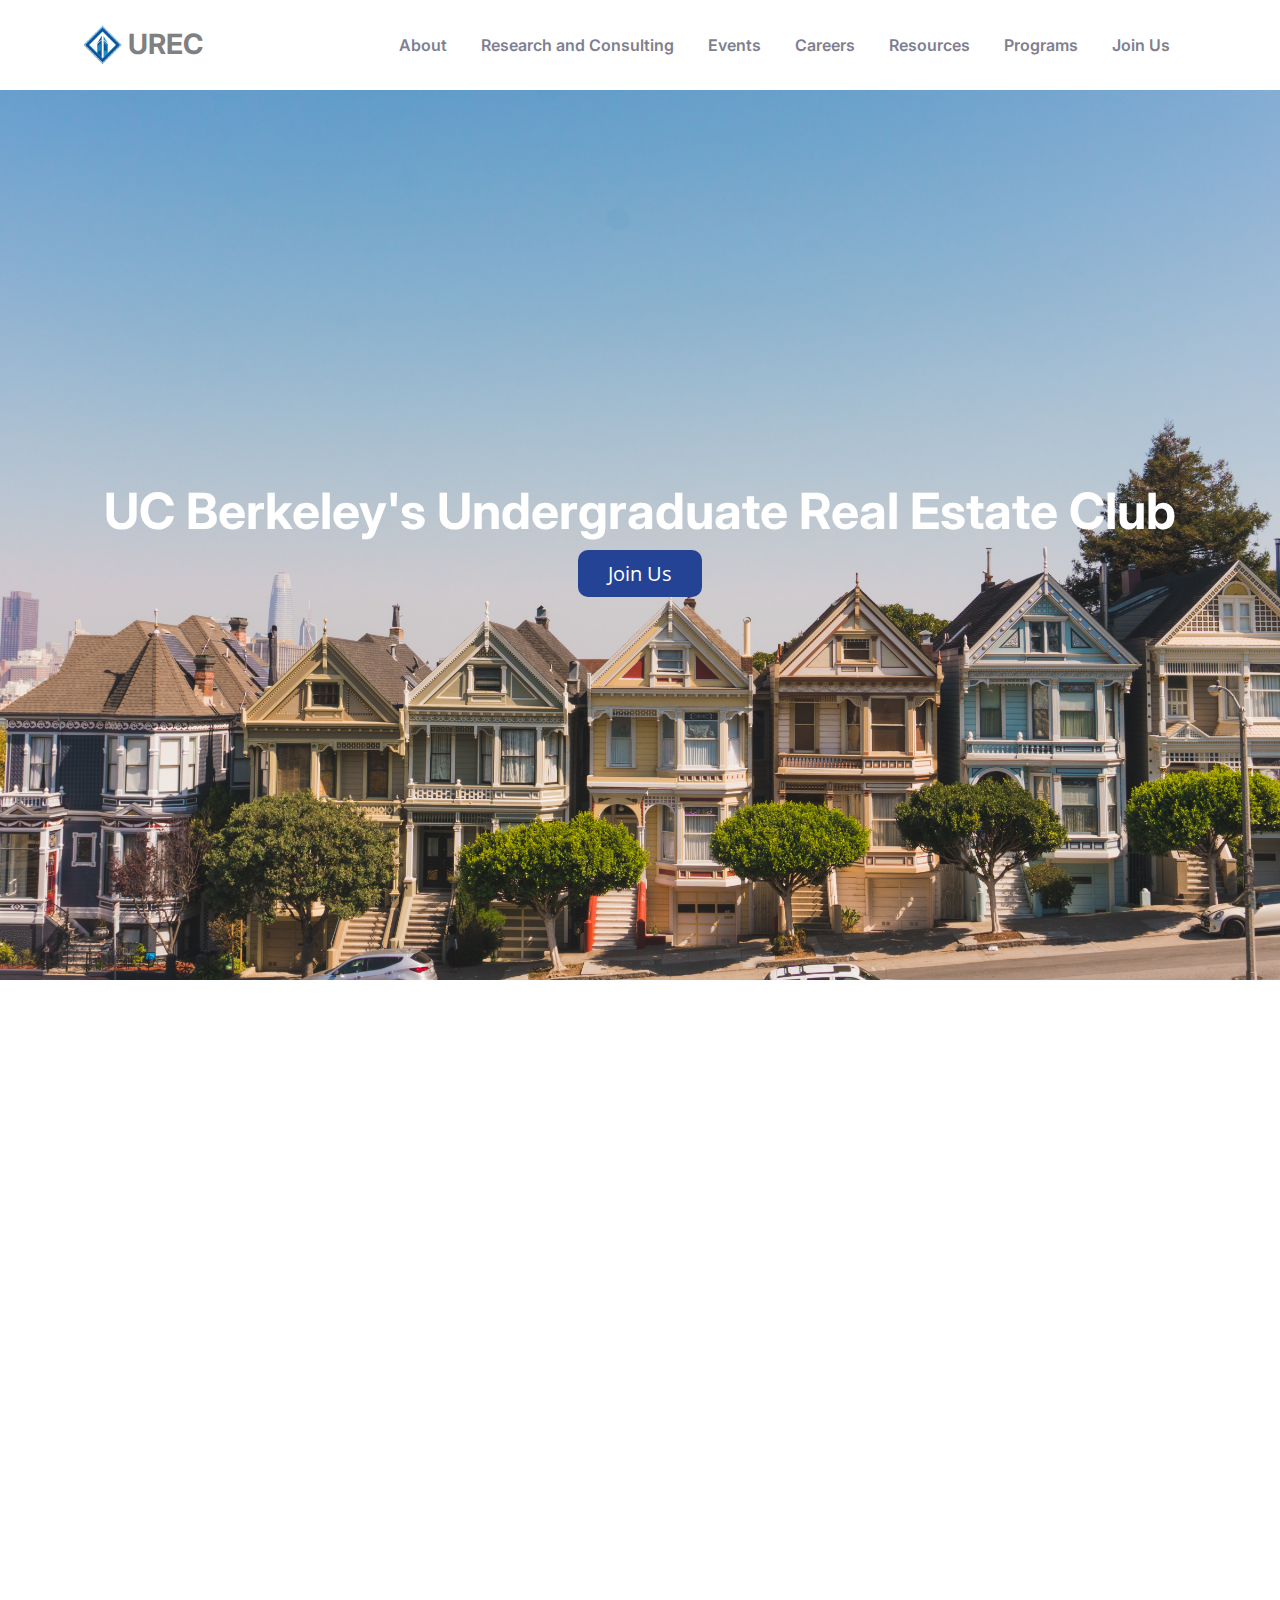
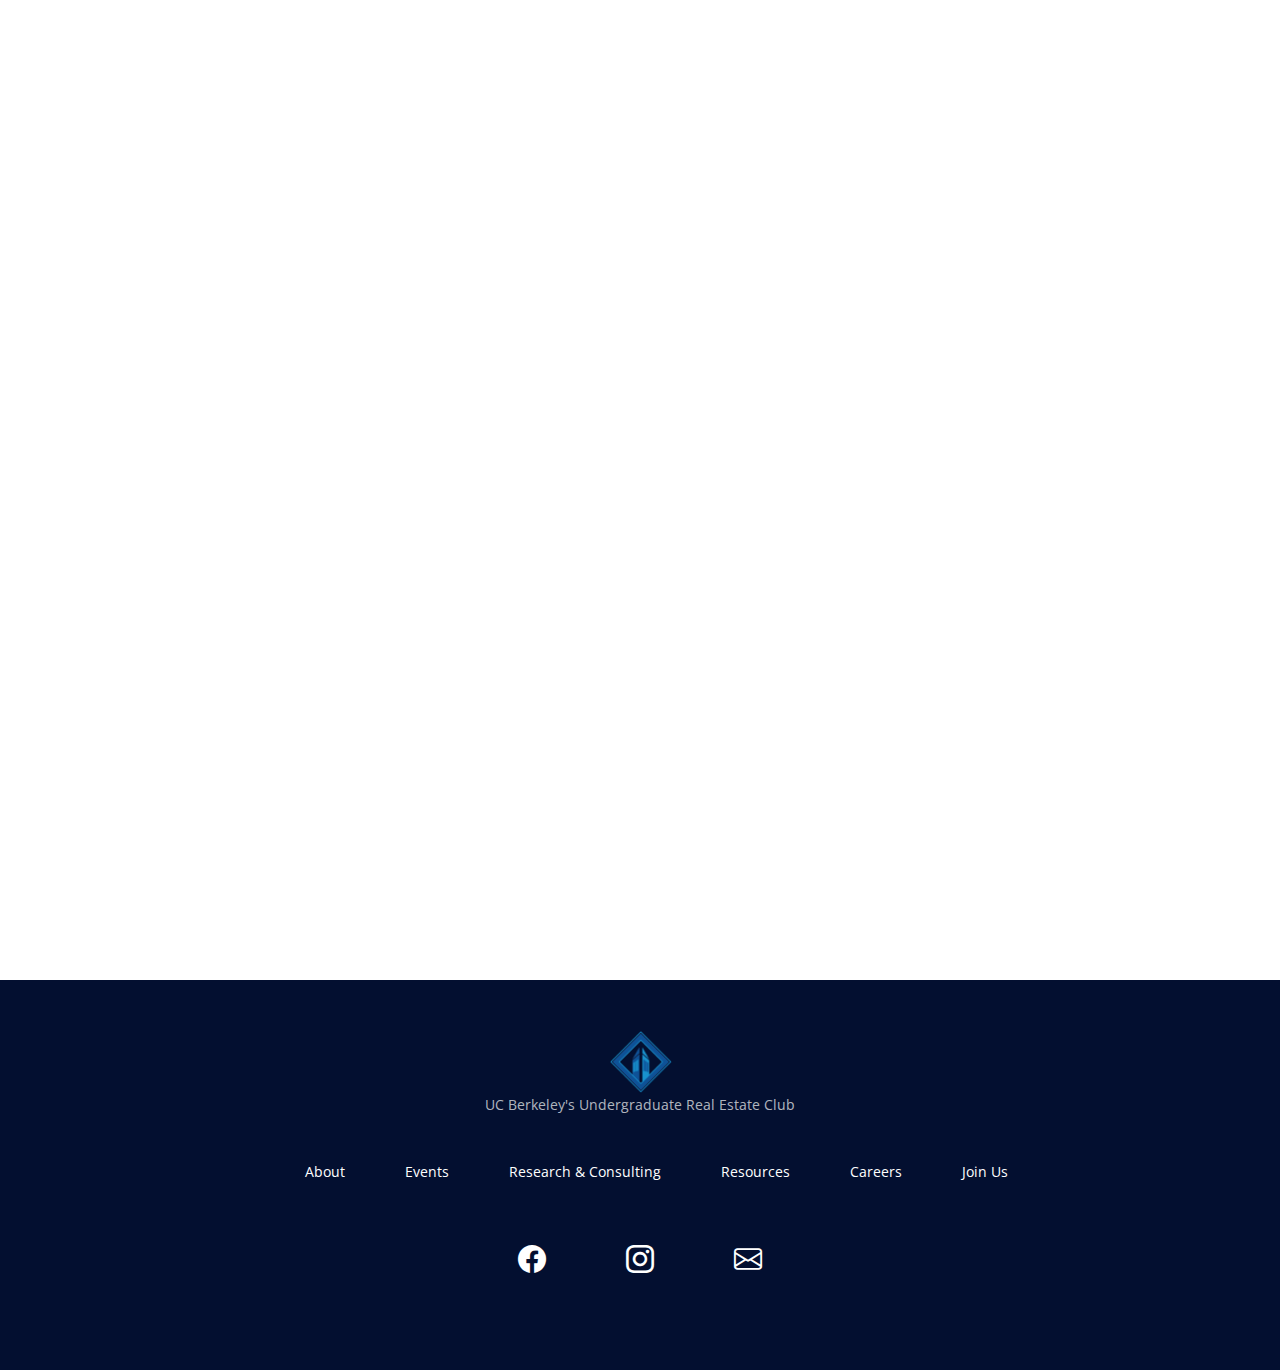
==== commit 5b220916: "Changed some navbar stuff Dw about it" ====
--- a/index.html
+++ b/index.html
@@ -52,7 +52,7 @@
 
       <nav id="navbar" class="navbar">
         <ul>
-          <li><a href="#hero">About</a></li>
+          <li><a href="about.html">About</a></li>
           <li><a href="research.html">Research and Consulting</a></li>
           <li><a href="events.html">Events</a></li>
           <li><a href="careers.html">Careers</a></li>
@@ -114,7 +114,7 @@
   </ul>
   </div>
       <div class = "socialicons">
-       <a href="https://www.linkedin.com/company/undergraduate-real-estate-club/"><i class = "bi bi-linkedin"></i></a>
+       <a href=""><i class = "bi bi-facebook"></i></a>
        <a href="https://www.instagram.com/urecberkeley/?hl=en"><i class = "bi bi-instagram"></i></a>
        <a href=""><i class = "bi bi-envelope"></i></a>
       </div>
@@ -123,6 +123,8 @@
     </div>
   
   </footer><!-- End Footer -->
+<!-- End Footer -->
+
 <!-- End Footer -->
   
 
